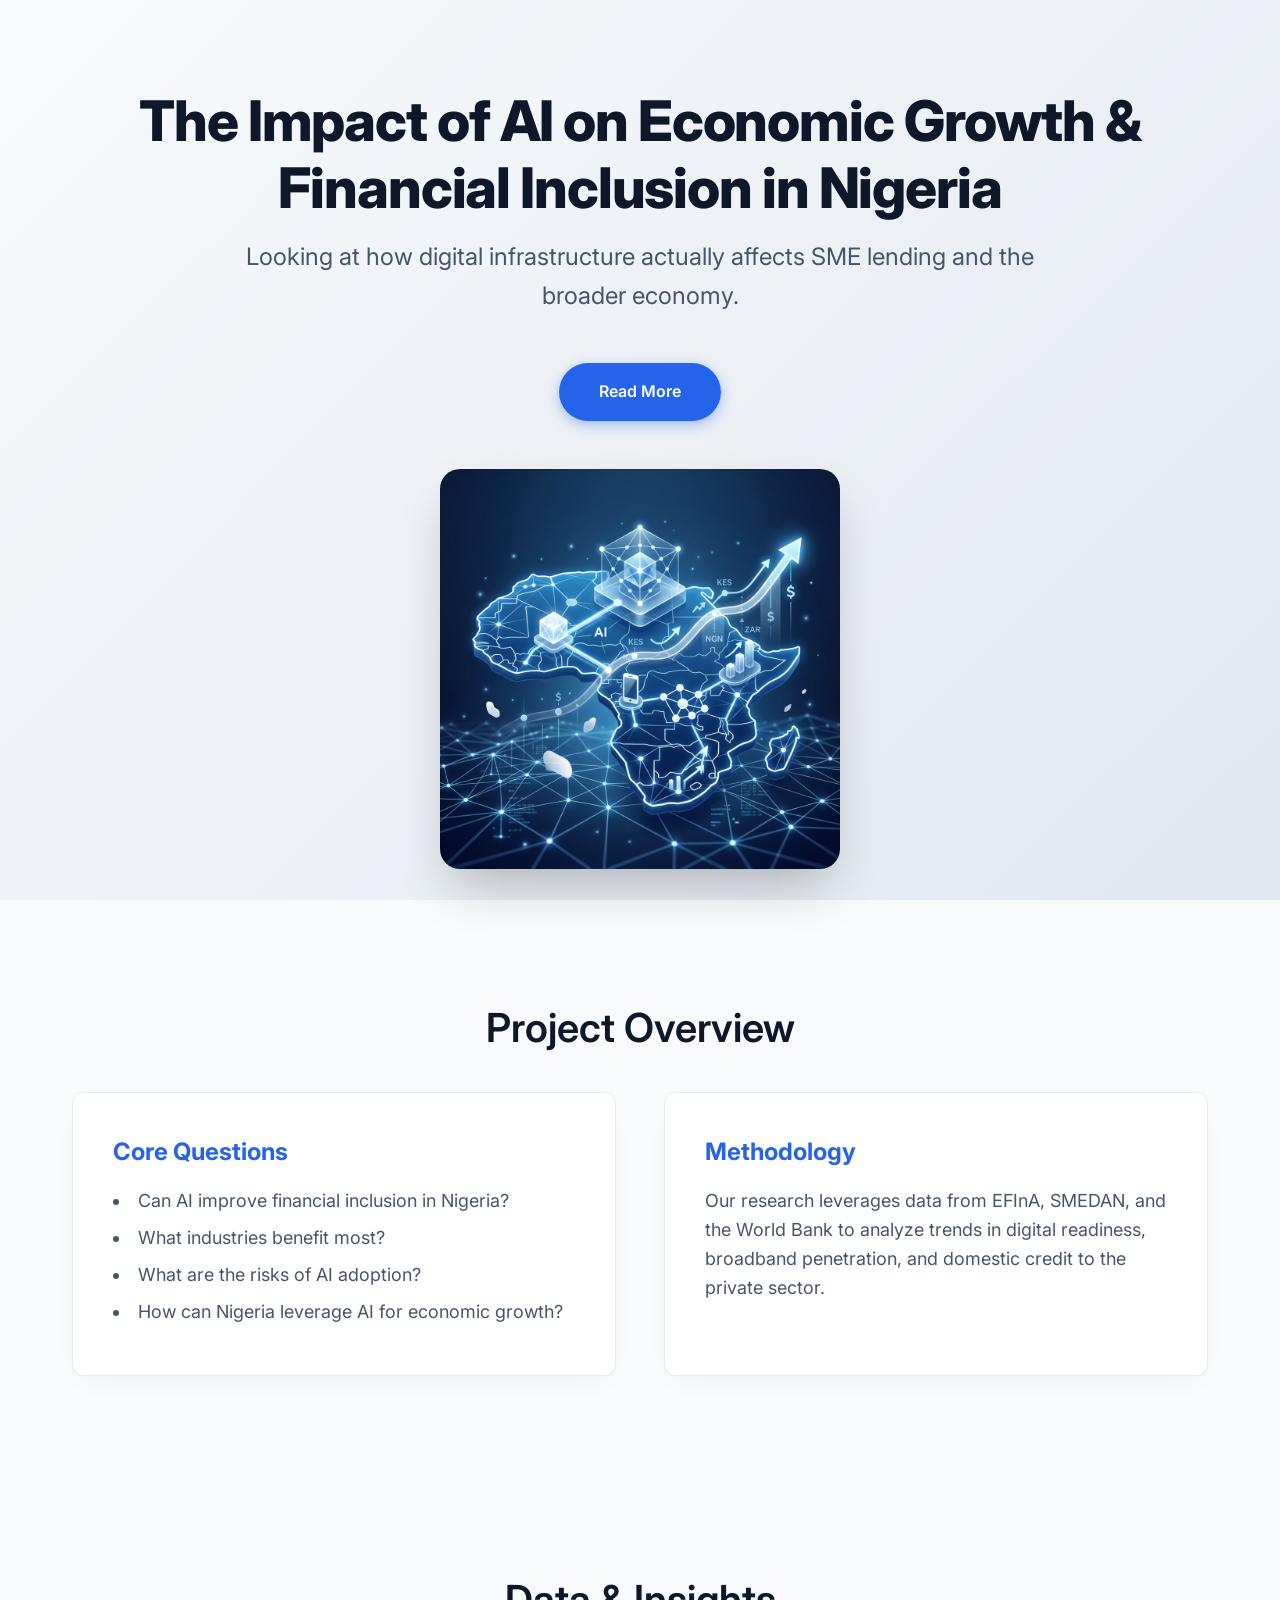
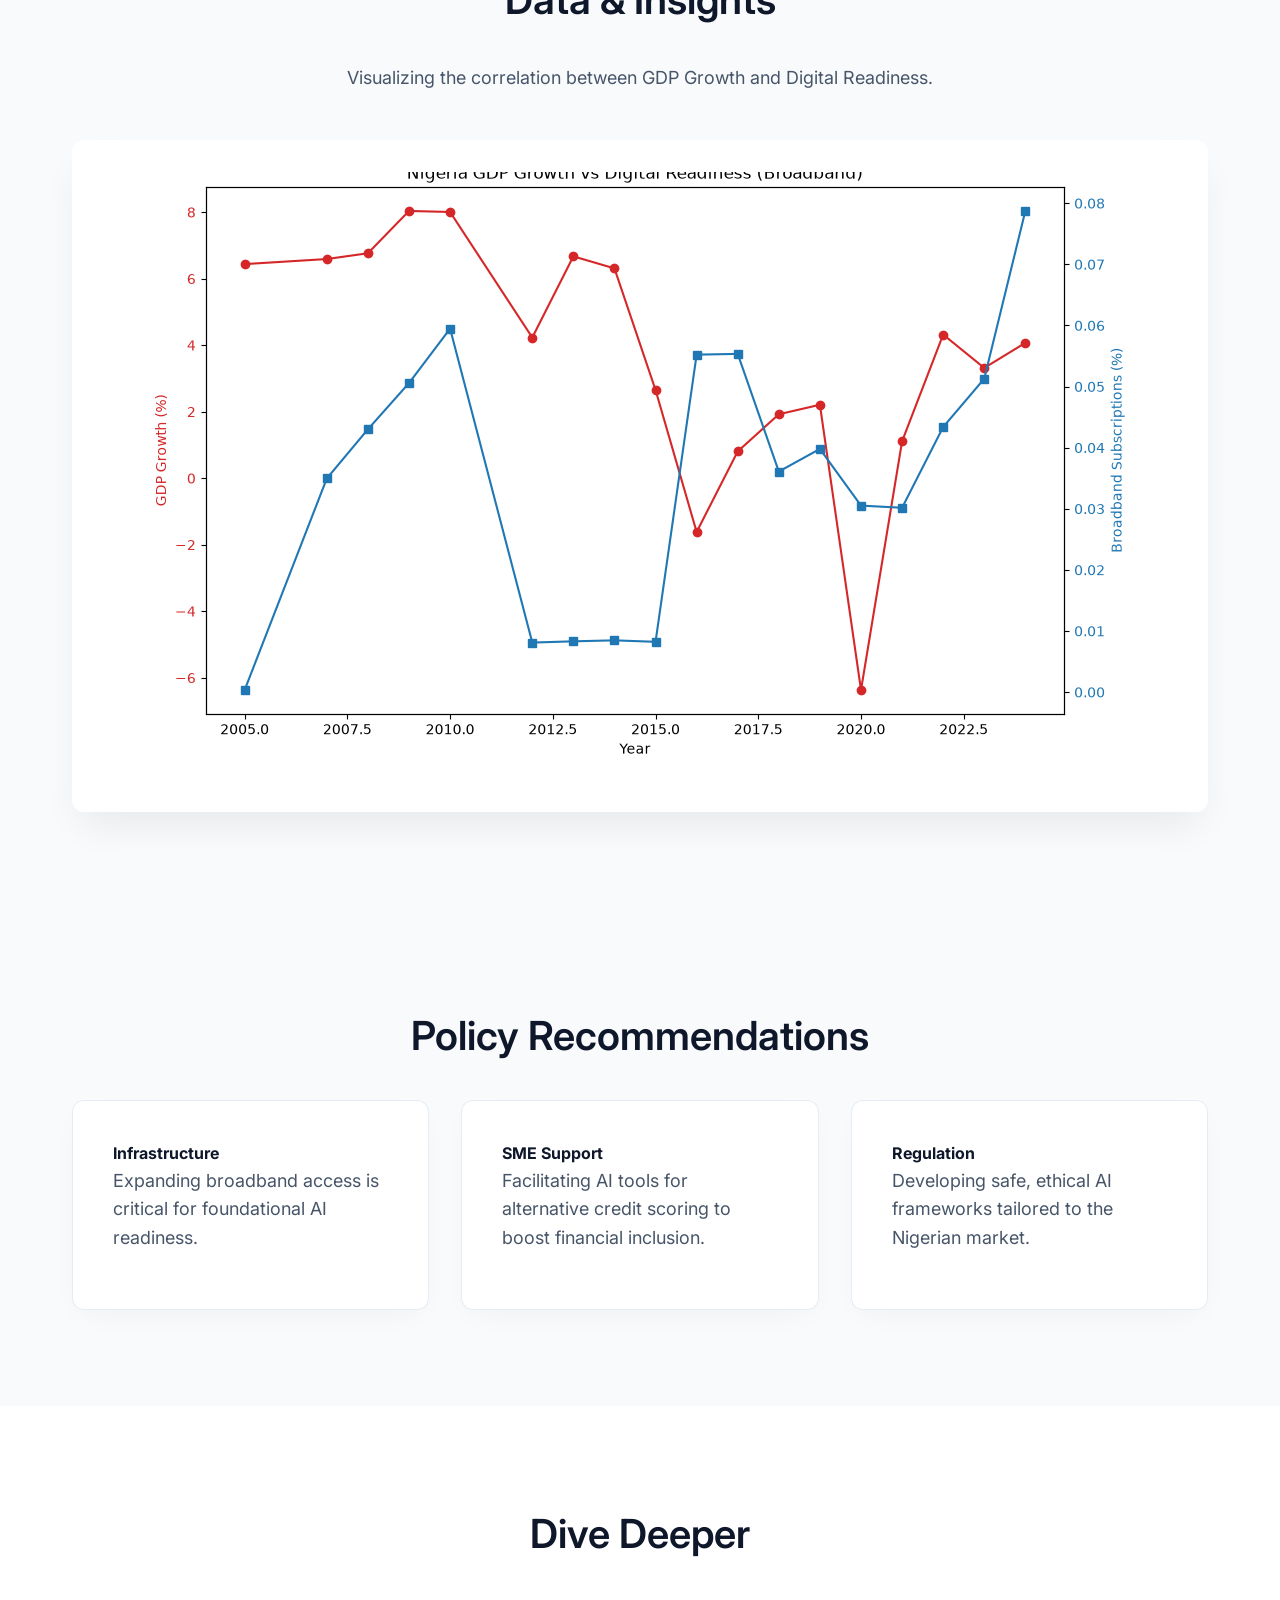
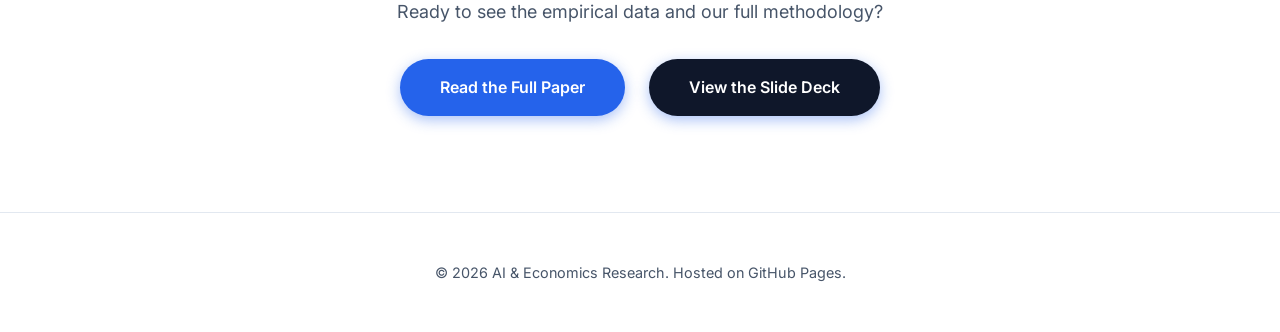
==== docs/index.html @ fc233794 "Initial commit: AI & Economics Research Project setup" ====
<!DOCTYPE html>
<html lang="en">
<head>
    <meta charset="UTF-8">
    <meta name="viewport" content="width=device-width, initial-scale=1.0">
    <meta name="description" content="Research on the Impact of Artificial Intelligence on Economic Growth and Financial Inclusion in Nigeria">
    <title>AI & Economics in Nigeria</title>
    <!-- Google Fonts: Inter for a clean, minimalist, professional look -->
    <link rel="preconnect" href="https://fonts.googleapis.com">
    <link rel="preconnect" href="https://fonts.gstatic.com" crossorigin>
    <link href="https://fonts.googleapis.com/css2?family=Inter:wght@300;400;600;800&display=swap" rel="stylesheet">
    <link rel="stylesheet" href="style.css">
</head>
<body>

    <header class="hero section-hidden">
        <div class="container">
            <h1 class="fade-up">The Impact of AI on Economic Growth & Financial Inclusion in Nigeria</h1>
            <p class="subtitle fade-up delay-1">Looking at how digital infrastructure actually affects SME lending and the broader economy.</p>
            <a href="#overview" class="btn fade-up delay-2">Read More</a>
            
            <div class="hero-image-wrapper fade-up delay-2" style="margin-top: 3rem; text-align: center;">
                <img src="assets/ai_economics_hero.png" alt="Abstract AI and Economics Visualization" style="max-width: 100%; height: auto; max-height: 400px; border-radius: 20px; box-shadow: 0 25px 50px -12px rgba(0, 0, 0, 0.25);">
            </div>
        </div>
    </header>

    <main>
        <section id="overview" class="overview section-hidden">
            <div class="container">
                <h2>Project Overview</h2>
                <div class="grid-2">
                    <div class="card fade-in">
                        <h3>Core Questions</h3>
                        <ul>
                            <li>Can AI improve financial inclusion in Nigeria?</li>
                            <li>What industries benefit most?</li>
                            <li>What are the risks of AI adoption?</li>
                            <li>How can Nigeria leverage AI for economic growth?</li>
                        </ul>
                    </div>
                    <div class="card fade-in delay-1">
                        <h3>Methodology</h3>
                        <p>Our research leverages data from EFInA, SMEDAN, and the World Bank to analyze trends in digital readiness, broadband penetration, and domestic credit to the private sector.</p>
                    </div>
                </div>
            </div>
        </section>

        <section id="data" class="data-section section-hidden">
            <div class="container">
                <h2>Data & Insights</h2>
                <p class="text-center">Visualizing the correlation between GDP Growth and Digital Readiness.</p>
                <div class="chart-container fade-up">
                    <!-- Note: In GitHub Pages, relative paths are essential -->
                    <img src="assets/gdp_vs_digital_readiness.png" alt="GDP vs Digital Readiness Chart for Nigeria" id="main-chart">
                </div>
            </div>
        </section>

        <section id="recommendations" class="recommendations section-hidden">
            <div class="container">
                <h2>Policy Recommendations</h2>
                <div class="grid-3">
                    <div class="card hover-lift">
                        <h4>Infrastructure</h4>
                        <p>Expanding broadband access is critical for foundational AI readiness.</p>
                    </div>
                    <div class="card hover-lift">
                        <h4>SME Support</h4>
                        <p>Facilitating AI tools for alternative credit scoring to boost financial inclusion.</p>
                    </div>
                    <div class="card hover-lift">
                        <h4>Regulation</h4>
                        <p>Developing safe, ethical AI frameworks tailored to the Nigerian market.</p>
                    </div>
                </div>
            </div>
        </section>
        <section id="read-paper" class="read-paper section-hidden" style="background: white;">
            <div class="container text-center">
                <h2>Dive Deeper</h2>
                <p>Ready to see the empirical data and our full methodology?</p>
                <div style="margin-top: 2rem;">
                    <a href="../paper/draft_paper.md" class="btn" style="margin: 0 10px;">Read the Full Paper</a>
                    <a href="../presentation/slides.md" class="btn" style="background: var(--text-primary); margin: 0 10px;">View the Slide Deck</a>
                </div>
            </div>
        </section>
    </main>

    <footer>
        <div class="container text-center">
            <p>&copy; 2026 AI & Economics Research. Hosted on GitHub Pages.</p>
        </div>
    </footer>

    <script src="script.js"></script>
</body>
</html>
---- docs/style.css ----
/* Premium, Minimalist, Professional Styling */
:root {
    --bg-color: #f8fafc;
    --text-primary: #0f172a;
    --text-secondary: #475569;
    --accent-color: #2563eb;
    --accent-hover: #1d4ed8;
    --card-bg: #ffffff;
    --border-radius: 12px;
    --transition: all 0.4s cubic-bezier(0.25, 0.8, 0.25, 1);
}

* {
    margin: 0;
    padding: 0;
    box-sizing: border-box;
}

body {
    font-family: 'Inter', sans-serif;
    background-color: var(--bg-color);
    color: var(--text-primary);
    line-height: 1.6;
    overflow-x: hidden;
}

.container {
    max-width: 1200px;
    margin: 0 auto;
    padding: 0 2rem;
}

.text-center { text-align: center; }

/* Typography */
h1 {
    font-size: 3.5rem;
    font-weight: 800;
    line-height: 1.2;
    letter-spacing: -0.02em;
    margin-bottom: 1rem;
}

h2 {
    font-size: 2.5rem;
    font-weight: 600;
    margin-bottom: 2rem;
    text-align: center;
}

h3 {
    font-size: 1.5rem;
    margin-bottom: 1rem;
    color: var(--accent-color);
}

p {
    font-size: 1.125rem;
    color: var(--text-secondary);
    margin-bottom: 1rem;
}

/* Hero Section */
.hero {
    min-height: 100vh;
    display: flex;
    align-items: center;
    text-align: center;
    background: linear-gradient(135deg, rgba(248,250,252,1) 0%, rgba(226,232,240,1) 100%);
    padding-top: 4rem;
}

.subtitle {
    font-size: 1.5rem;
    max-width: 800px;
    margin: 0 auto 3rem auto;
}

.btn {
    display: inline-block;
    padding: 1rem 2.5rem;
    background-color: var(--accent-color);
    color: white;
    text-decoration: none;
    border-radius: 30px;
    font-weight: 600;
    transition: var(--transition);
    box-shadow: 0 4px 14px 0 rgba(37, 99, 235, 0.39);
}

.btn:hover {
    background-color: var(--accent-hover);
    transform: translateY(-2px);
    box-shadow: 0 6px 20px rgba(37, 99, 235, 0.5);
}

/* Sections & Grids */
section {
    padding: 6rem 0;
}

.grid-2 {
    display: grid;
    grid-template-columns: 1fr 1fr;
    gap: 3rem;
}

.grid-3 {
    display: grid;
    grid-template-columns: repeat(auto-fit, minmax(300px, 1fr));
    gap: 2rem;
}

/* Cards */
.card {
    background: var(--card-bg);
    padding: 2.5rem;
    border-radius: var(--border-radius);
    box-shadow: 0 10px 30px -10px rgba(0,0,0,0.05);
    transition: var(--transition);
    border: 1px solid rgba(226,232,240,0.8);
}

.card ul {
    list-style-position: inside;
    color: var(--text-secondary);
    font-size: 1.125rem;
}

.card li { margin-bottom: 0.5rem; }

/* Interactive Hover Effects */
.hover-lift:hover {
    transform: translateY(-10px);
    box-shadow: 0 20px 40px -10px rgba(0,0,0,0.1);
    border-color: var(--accent-color);
}

/* Chart Container */
.chart-container {
    background: white;
    padding: 2rem;
    border-radius: var(--border-radius);
    box-shadow: 0 20px 40px -10px rgba(0,0,0,0.08);
    margin-top: 3rem;
    text-align: center;
}

.chart-container img {
    max-width: 100%;
    height: auto;
    border-radius: 8px;
    transition: var(--transition);
}

.chart-container img:hover {
    transform: scale(1.02);
}

/* Footer */
footer {
    padding: 3rem 0;
    background: white;
    border-top: 1px solid #e2e8f0;
}

footer p {
    margin: 0;
    font-size: 0.9rem;
}

/* Animations */
.section-hidden {
    opacity: 0;
    transform: translateY(30px);
    transition: all 0.8s cubic-bezier(0.5, 0, 0, 1);
}

.section-visible {
    opacity: 1;
    transform: translateY(0);
}

/* Initial Load Animations for Hero */
.fade-up {
    opacity: 0;
    transform: translateY(20px);
    animation: fadeUpAnim 0.8s cubic-bezier(0.25, 0.8, 0.25, 1) forwards;
}

.fade-in {
    opacity: 0;
    animation: fadeInAnim 1s ease-out forwards;
}

.delay-1 { animation-delay: 0.2s; }
.delay-2 { animation-delay: 0.4s; }

@keyframes fadeUpAnim {
    to {
        opacity: 1;
        transform: translateY(0);
    }
}

@keyframes fadeInAnim {
    to { opacity: 1; }
}

/* Responsive */
@media (max-width: 768px) {
    h1 { font-size: 2.5rem; }
    h2 { font-size: 2rem; }
    .grid-2 { grid-template-columns: 1fr; }
    .hero { padding-top: 6rem; }
}
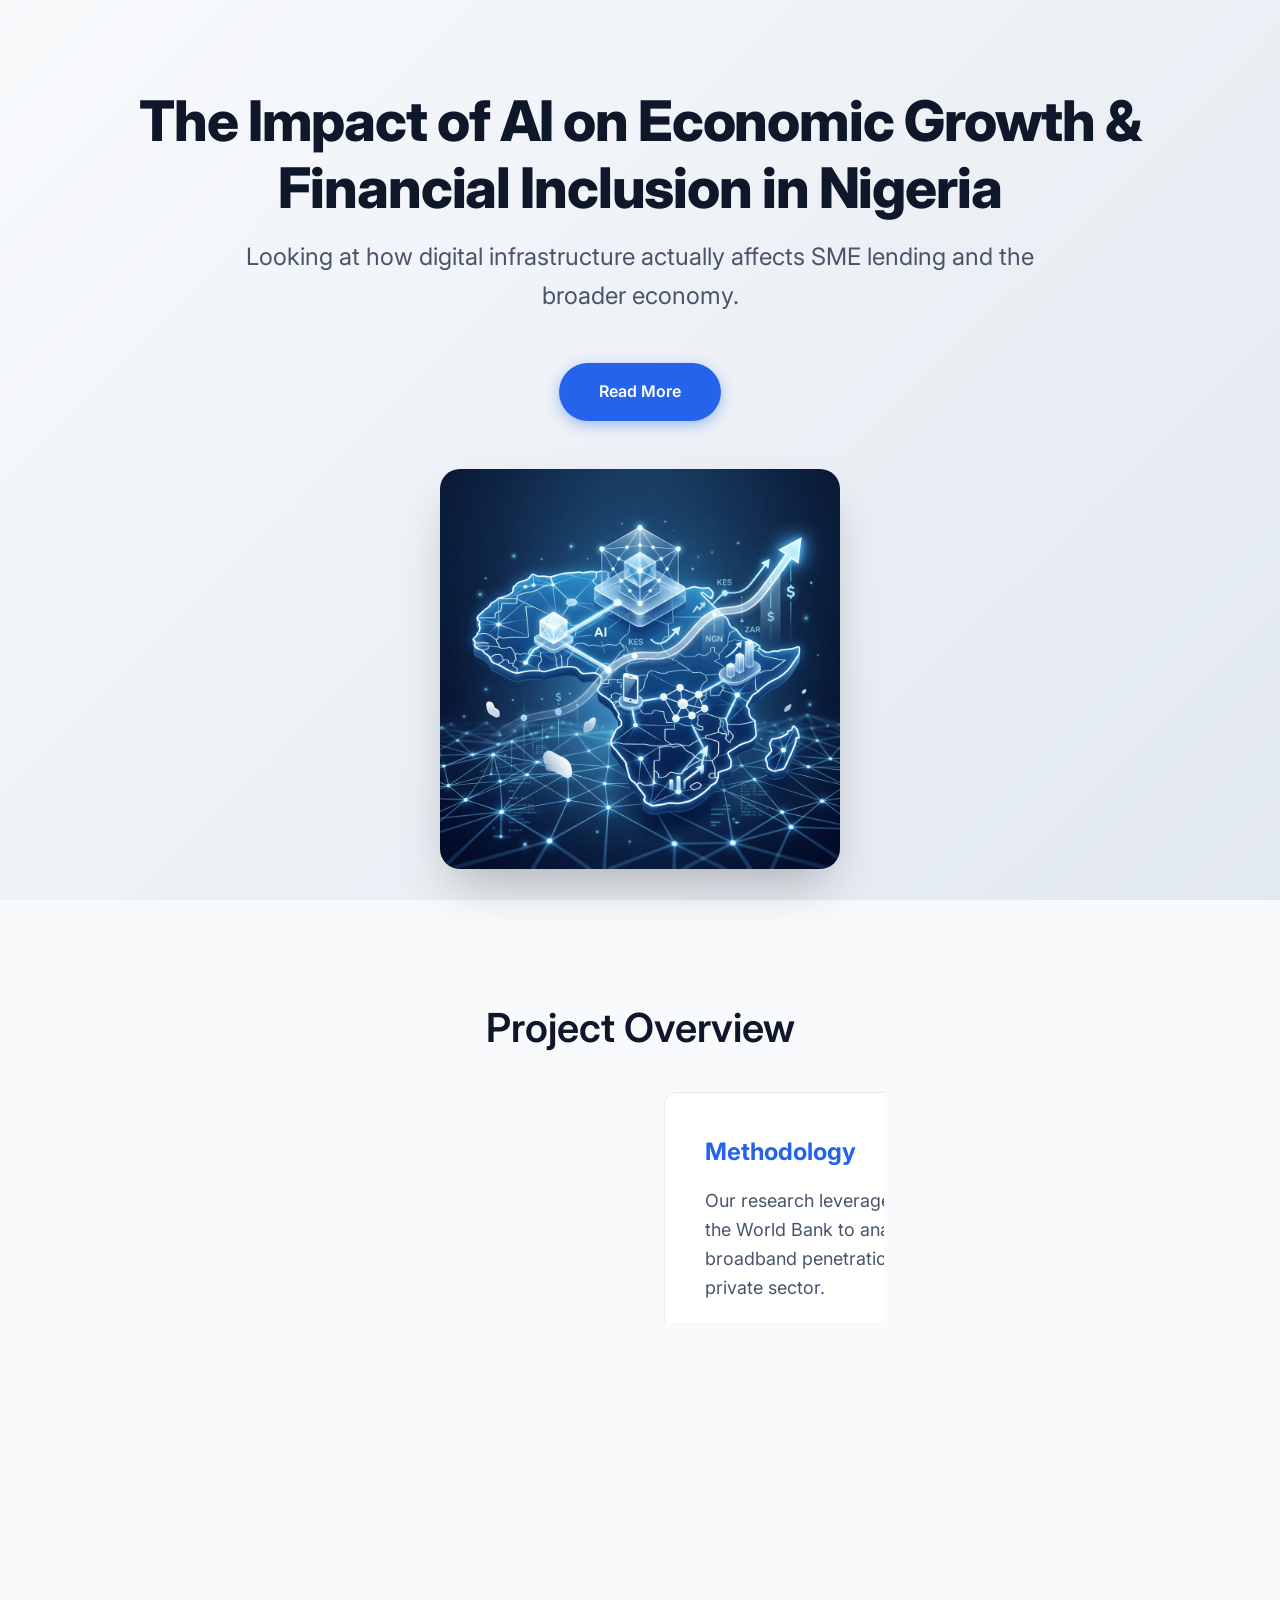
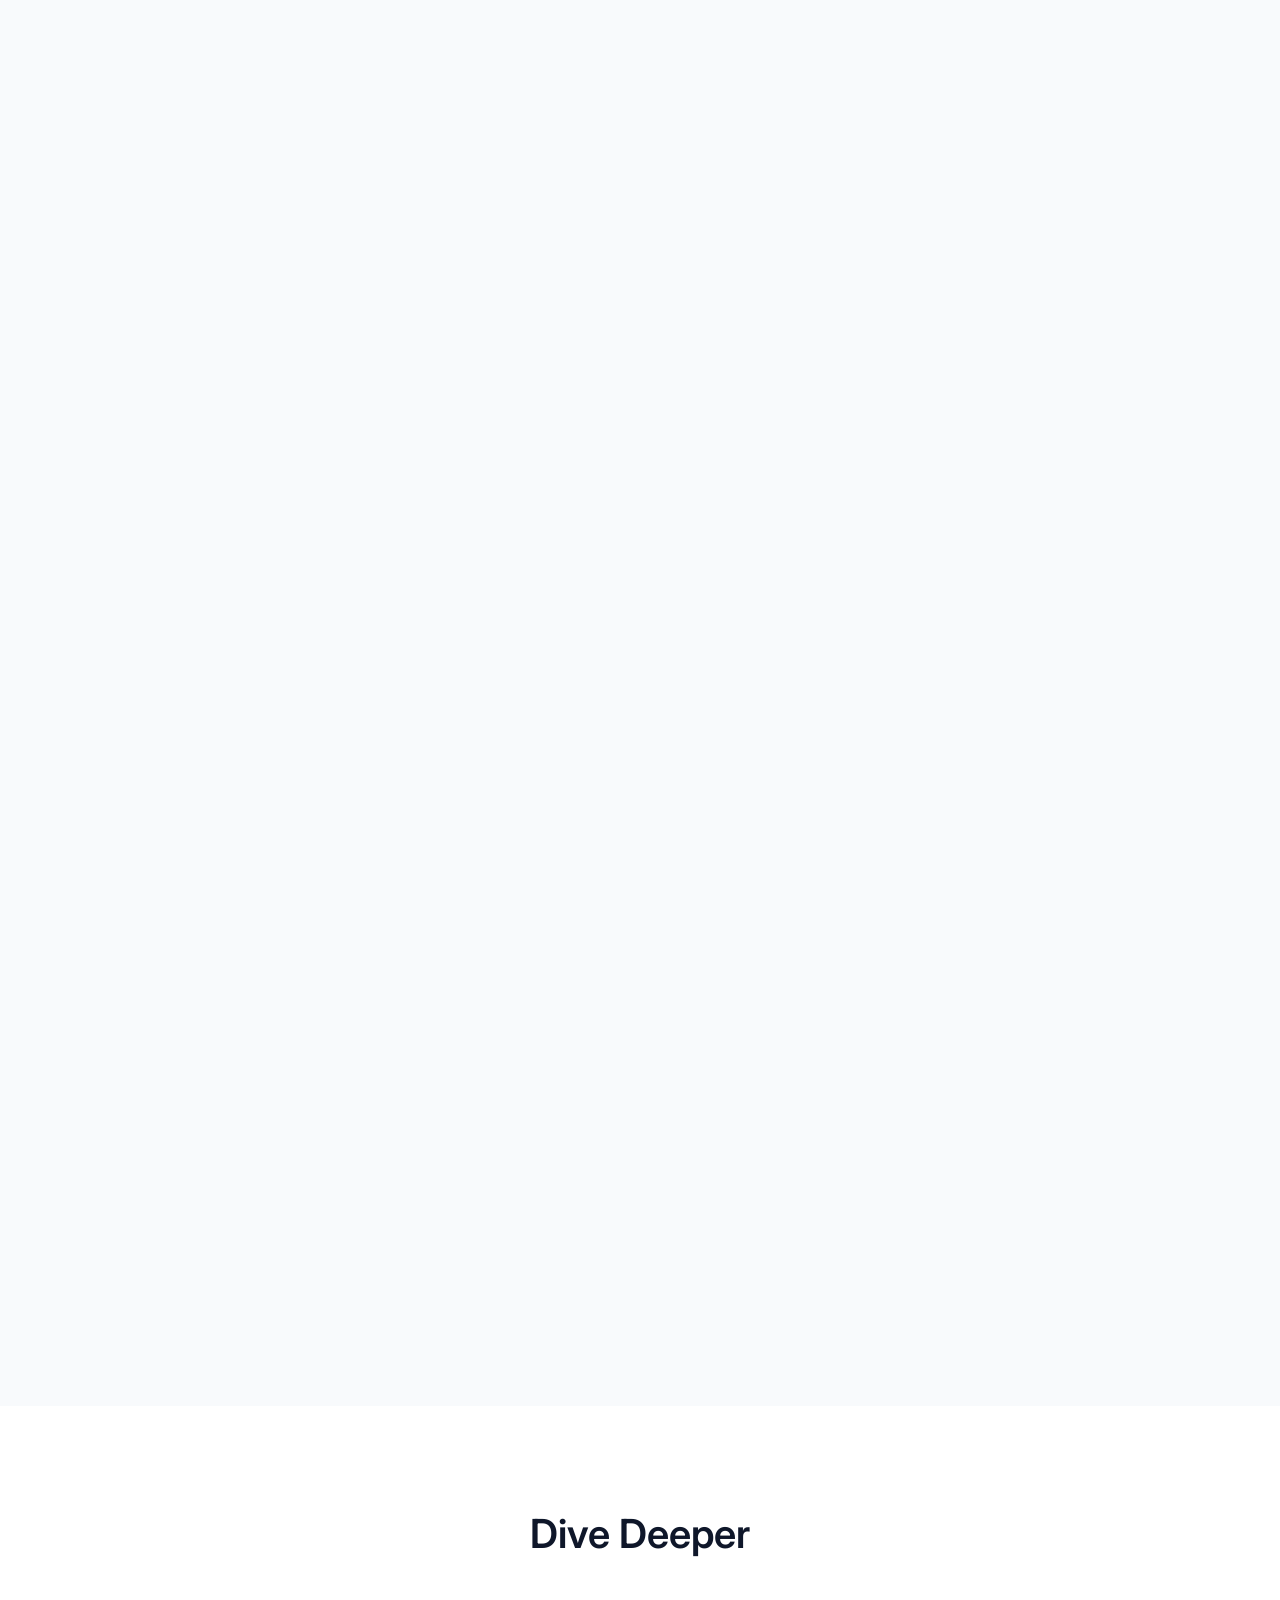
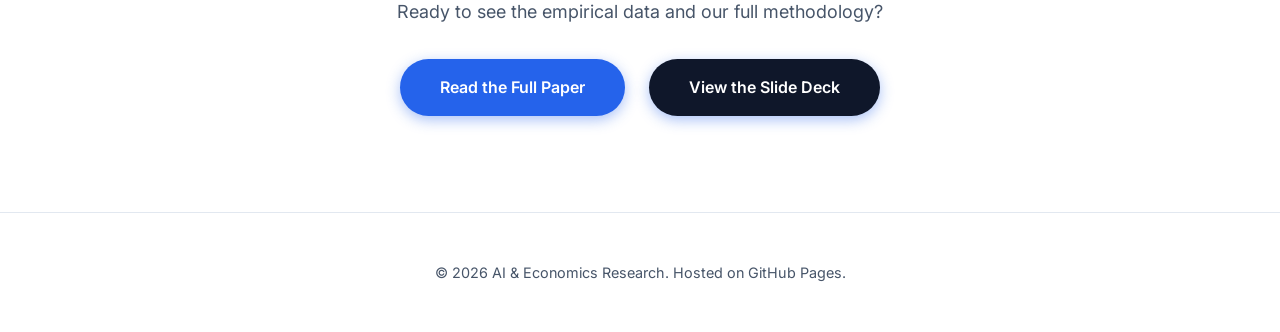
==== commit cec35f29: "Host slides natively on the website" ====
--- a/docs/index.html
+++ b/docs/index.html
@@ -82,8 +82,8 @@
                 <h2>Dive Deeper</h2>
                 <p>Ready to see the empirical data and our full methodology?</p>
                 <div style="margin-top: 2rem;">
-                    <a href="../paper/draft_paper.md" class="btn" style="margin: 0 10px;">Read the Full Paper</a>
-                    <a href="../presentation/slides.md" class="btn" style="background: var(--text-primary); margin: 0 10px;">View the Slide Deck</a>
+                    <a href="paper.html" class="btn" style="margin: 0 10px;">Read the Full Paper</a>
+                    <a href="slides.html" class="btn" style="background: var(--text-primary); margin: 0 10px;">View the Slide Deck</a>
                 </div>
             </div>
         </section>
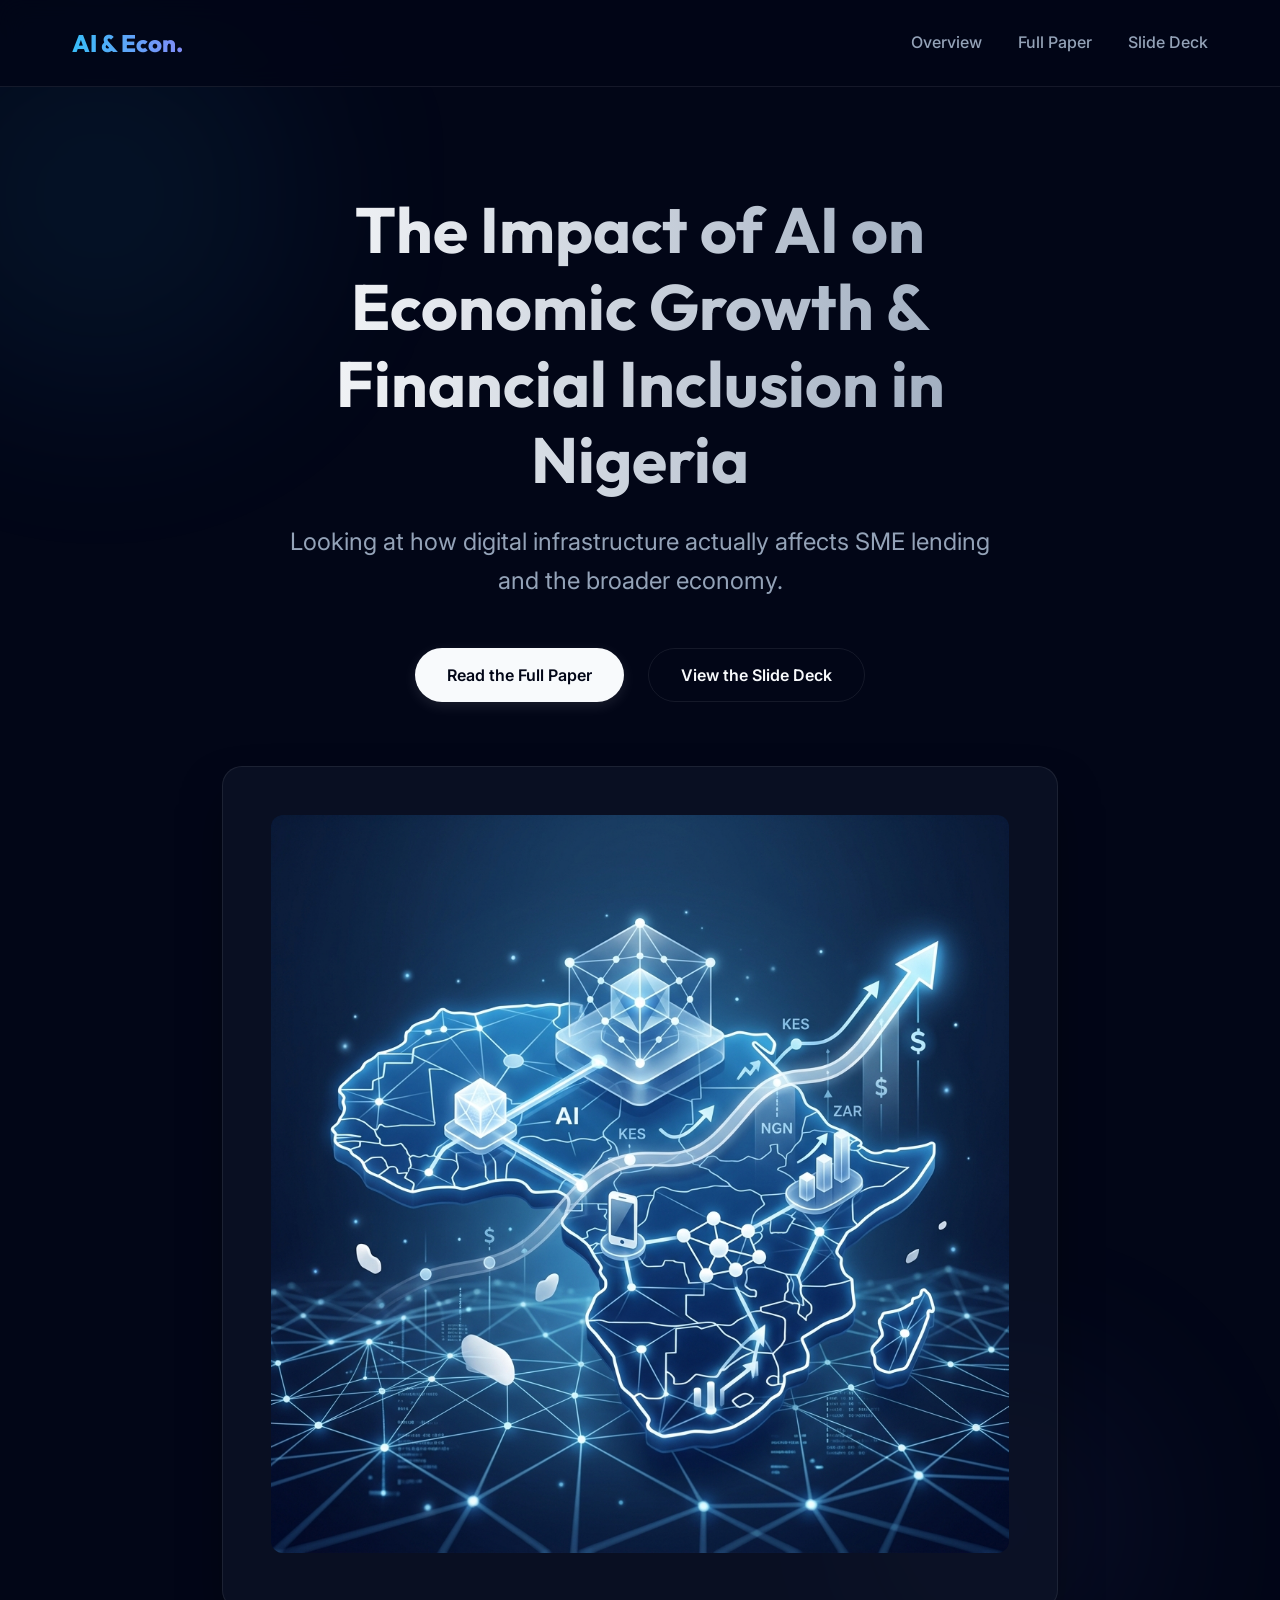
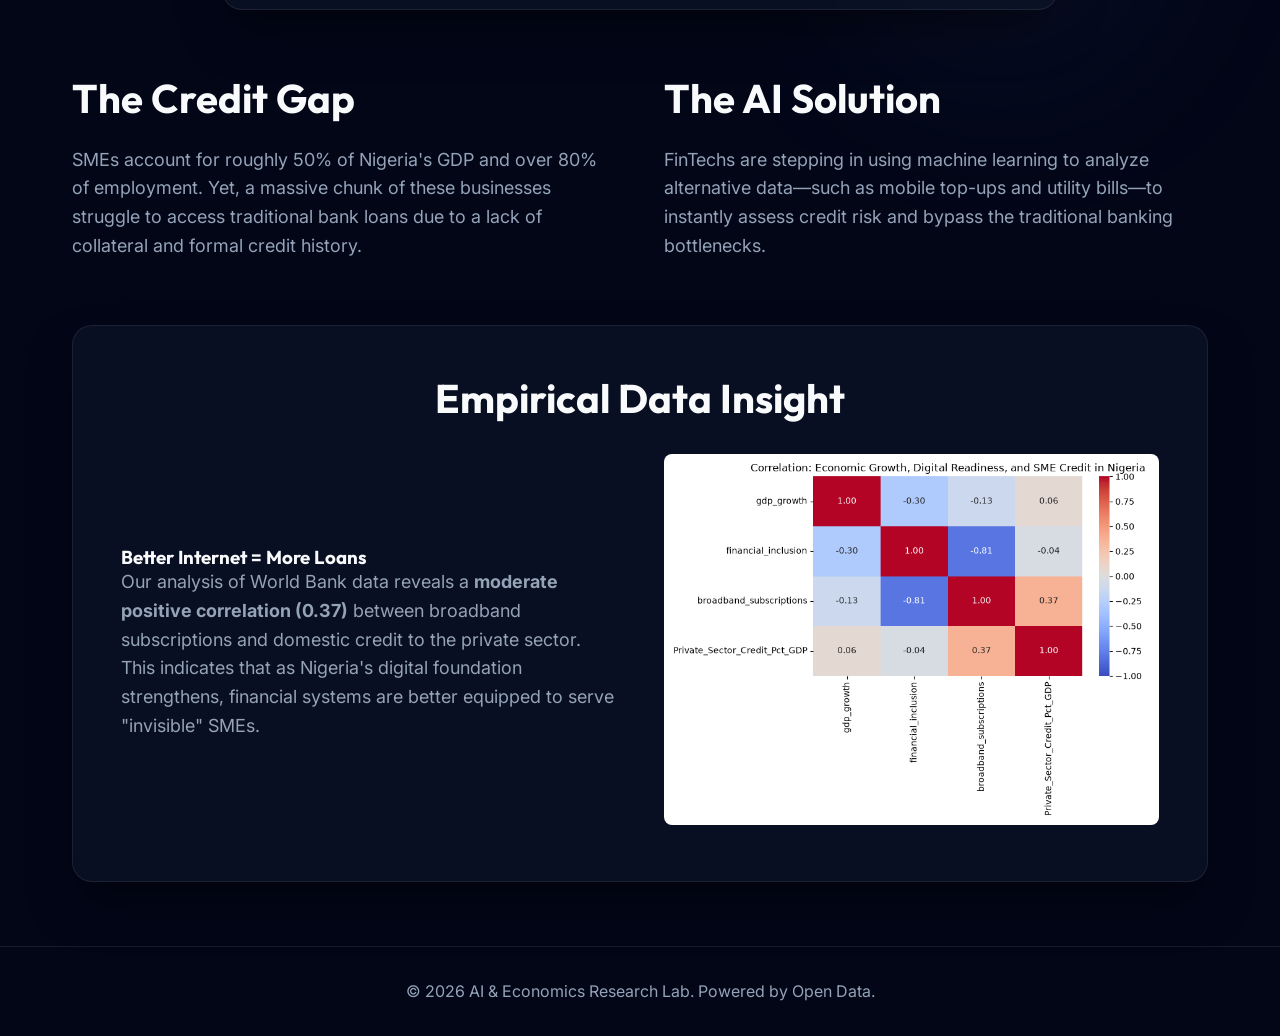
==== commit 3898c16b: "Rebuild website as SPA with premium dark theme" ====
--- a/docs/index.html
+++ b/docs/index.html
@@ -3,95 +3,196 @@
 <head>
     <meta charset="UTF-8">
     <meta name="viewport" content="width=device-width, initial-scale=1.0">
-    <meta name="description" content="Research on the Impact of Artificial Intelligence on Economic Growth and Financial Inclusion in Nigeria">
-    <title>AI & Economics in Nigeria</title>
-    <!-- Google Fonts: Inter for a clean, minimalist, professional look -->
+    <title>AI & Economics Research | Nigeria</title>
+    <meta name="description" content="Analyzing the impact of digital infrastructure on SME credit access and economic growth in Nigeria.">
     <link rel="preconnect" href="https://fonts.googleapis.com">
     <link rel="preconnect" href="https://fonts.gstatic.com" crossorigin>
-    <link href="https://fonts.googleapis.com/css2?family=Inter:wght@300;400;600;800&display=swap" rel="stylesheet">
+    <link href="https://fonts.googleapis.com/css2?family=Outfit:wght@300;400;600;800&family=Inter:wght@400;500;700&display=swap" rel="stylesheet">
     <link rel="stylesheet" href="style.css">
 </head>
 <body>
 
-    <header class="hero section-hidden">
-        <div class="container">
-            <h1 class="fade-up">The Impact of AI on Economic Growth & Financial Inclusion in Nigeria</h1>
-            <p class="subtitle fade-up delay-1">Looking at how digital infrastructure actually affects SME lending and the broader economy.</p>
-            <a href="#overview" class="btn fade-up delay-2">Read More</a>
-            
-            <div class="hero-image-wrapper fade-up delay-2" style="margin-top: 3rem; text-align: center;">
-                <img src="assets/ai_economics_hero.png" alt="Abstract AI and Economics Visualization" style="max-width: 100%; height: auto; max-height: 400px; border-radius: 20px; box-shadow: 0 25px 50px -12px rgba(0, 0, 0, 0.25);">
+    <!-- Navigation -->
+    <nav class="navbar">
+        <div class="nav-container">
+            <div class="logo" onclick="switchView('home')">AI & Econ.</div>
+            <div class="nav-links">
+                <a href="#" onclick="switchView('home')">Overview</a>
+                <a href="#" onclick="switchView('paper')">Full Paper</a>
+                <a href="#" onclick="switchView('slides')">Slide Deck</a>
             </div>
         </div>
-    </header>
-
-    <main>
-        <section id="overview" class="overview section-hidden">
+    </nav>
+
+    <!-- VIEWS CONTAINER -->
+    <main id="app-container">
+
+        <!-- ==================== HOME VIEW ==================== -->
+        <div id="home-view" class="view active">
+            <header class="hero">
+                <div class="glow-orb orb-1"></div>
+                <div class="glow-orb orb-2"></div>
+                <div class="container hero-content">
+                    <h1 class="fade-up">The Impact of AI on Economic Growth & Financial Inclusion in Nigeria</h1>
+                    <p class="subtitle fade-up delay-1">Looking at how digital infrastructure actually affects SME lending and the broader economy.</p>
+                    <div class="hero-actions fade-up delay-2">
+                        <button class="btn btn-primary" onclick="switchView('paper')">Read the Full Paper</button>
+                        <button class="btn btn-secondary" onclick="switchView('slides')">View the Slide Deck</button>
+                    </div>
+                    
+                    <div class="hero-image-wrapper fade-up delay-3">
+                        <div class="glass-panel">
+                            <img src="assets/ai_economics_hero.png" alt="Abstract AI and Economics Visualization">
+                        </div>
+                    </div>
+                </div>
+            </header>
+
+            <section class="overview">
+                <div class="container">
+                    <div class="grid-2">
+                        <div class="fade-in scroll-element">
+                            <h2 class="section-title">The Credit Gap</h2>
+                            <p>SMEs account for roughly 50% of Nigeria's GDP and over 80% of employment. Yet, a massive chunk of these businesses struggle to access traditional bank loans due to a lack of collateral and formal credit history.</p>
+                        </div>
+                        <div class="fade-in scroll-element delay-1">
+                            <h2 class="section-title">The AI Solution</h2>
+                            <p>FinTechs are stepping in using machine learning to analyze alternative data—such as mobile top-ups and utility bills—to instantly assess credit risk and bypass the traditional banking bottlenecks.</p>
+                        </div>
+                    </div>
+
+                    <div class="data-highlight glass-panel fade-in scroll-element" style="margin-top: 4rem;">
+                        <h2 class="section-title text-center">Empirical Data Insight</h2>
+                        <div class="grid-2" style="align-items: center; margin-top: 2rem;">
+                            <div>
+                                <h3 style="color: var(--text-primary); font-family: 'Outfit', sans-serif;">Better Internet = More Loans</h3>
+                                <p>Our analysis of World Bank data reveals a <strong>moderate positive correlation (0.37)</strong> between broadband subscriptions and domestic credit to the private sector.</p>
+                                <p>This indicates that as Nigeria's digital foundation strengthens, financial systems are better equipped to serve "invisible" SMEs.</p>
+                            </div>
+                            <div>
+                                <img src="assets/correlation_heatmap.png" alt="Correlation Heatmap" style="width: 100%; border-radius: 8px;">
+                            </div>
+                        </div>
+                    </div>
+                </div>
+            </section>
+        </div>
+
+        <!-- ==================== PAPER VIEW ==================== -->
+        <div id="paper-view" class="view">
             <div class="container">
-                <h2>Project Overview</h2>
-                <div class="grid-2">
-                    <div class="card fade-in">
-                        <h3>Core Questions</h3>
-                        <ul>
-                            <li>Can AI improve financial inclusion in Nigeria?</li>
-                            <li>What industries benefit most?</li>
-                            <li>What are the risks of AI adoption?</li>
-                            <li>How can Nigeria leverage AI for economic growth?</li>
+                <div class="document-container fade-up">
+                    <button class="back-link" onclick="switchView('home')">&larr; Back to Overview</button>
+                    
+                    <h1 class="doc-title">AI and Economic Growth in Nigeria: An Empirical Look at SME Credit</h1>
+
+                    <h2>1. Introduction</h2>
+                    <p>Nigeria is Africa's largest economy, but despite the top-line GDP growth over the last twenty years, getting that wealth to actually spread around is still a huge problem. A massive chunk of the adult population doesn't use formal banking. Small and Medium Enterprises (SMEs) are the backbone of the economy—making up over 80% of jobs and about half the GDP—yet they struggle constantly to get loans. Banks usually blame this on high costs and the fact that most of these small businesses don't have collateral or a formal credit history.</p>
+                    <p>Lately, Artificial Intelligence (AI) and machine learning are starting to change how this works. Instead of needing a traditional credit score, FinTech companies are using AI models to look at alternative data: things like mobile phone top-ups, utility bills, and digital payment histories. This lets them figure out if someone is a good candidate for a loan much faster and cheaper.</p>
+                    
+                    <h2>2. Literature Review</h2>
+                    <h3>2.1. Tech and Growth</h3>
+                    <p>Most global reports suggest AI will add trillions to the economy by 2030. In places like Africa, people often talk about AI as a way to "leapfrog" older technologies. But when you look at the Oxford Insights AI Readiness Index, the reality is a bit more sobering. While the tech scene in Lagos is booming, Nigeria still struggles with basics like reliable electricity and fast internet outside major cities, which are absolute requirements for running heavy AI models.</p>
+
+                    <h3>2.2. Financial Inclusion</h3>
+                    <p>Groups like EFInA track financial inclusion closely, and their data shows that while things are getting better (thanks to mobile money), rural areas and women are still getting left behind. SMEDAN consistently points out that lack of financing is the number one reason small businesses fail. Traditional banks just aren't built to lend to informal vendors.</p>
+
+                    <h2>3. Methodology</h2>
+                    <p>Since there isn't a massive, neat dataset labeled "AI usage by Nigerian SMEs," we had to use macro-level proxies to test our ideas:</p>
+                    <ul>
+                        <li><strong>Digital Readiness</strong>: We used fixed broadband subscriptions. If you don't have internet, you aren't using cloud AI.</li>
+                        <li><strong>SME Credit Access</strong>: We used the World Bank metric for "Domestic credit to private sector (% of GDP)".</li>
+                        <li><strong>Economic Impact</strong>: Annual GDP growth percentage.</li>
+                    </ul>
+
+                    <h2>4. Results and Discussion</h2>
+                    <h3>4.1. Better Internet = More Credit</h3>
+                    <p>Our correlation matrix showed a positive link (0.37) between broadband subscriptions and credit to the private sector. This makes sense. As the country's digital backbone gets stronger, it paves the way for FinTechs to run the AI algorithms needed to score and lend to people who were previously off the grid. Basically, better tech infrastructure seems to open up the lending taps.</p>
+
+                    <h3>4.2. The GDP Disconnect</h3>
+                    <p>On the flip side, we saw a slight negative correlation (-0.13) between digital readiness and short-term GDP growth. This might sound weird at first, but Nigeria's GDP is famously tied to global oil prices. A dip in oil can tank the GDP even if the tech sector is doing great. Also, digital upgrades usually take a few years to actually show up in national productivity numbers.</p>
+
+                    <h2>5. Conclusion and Policy Ideas</h2>
+                    <p>AI, especially algorithmic credit scoring, is a real chance to fix Nigeria's SME lending problem. Our data points to a clear link: when you improve digital infrastructure, private sector credit goes up. But it's not going to fix the whole economy overnight.</p>
+                    <p>Based on what we found, here's what should happen next:</p>
+                    <ol>
+                        <li><strong>Focus on the Basics</strong>: The government needs to push broadband outside of just Lagos and Abuja. You can't have an AI revolution on 2G networks.</li>
+                        <li><strong>Regulatory Sandboxes</strong>: The Central Bank of Nigeria needs to give FinTechs a safe space to test these AI lending models so they can innovate without breaking banking laws.</li>
+                        <li><strong>Watch Out for Bias</strong>: Algorithms can be biased. We need local rules to make sure AI doesn't end up discriminating against rural farmers or women who might not have a massive digital footprint.</li>
+                    </ol>
+                </div>
+            </div>
+        </div>
+
+        <!-- ==================== SLIDES VIEW ==================== -->
+        <div id="slides-view" class="view">
+            <div class="container">
+                <button class="back-link" onclick="switchView('home')" style="margin-top: 2rem;">&larr; Back to Overview</button>
+                
+                <div class="slide-container">
+                    <!-- Slide 1 -->
+                    <div class="slide glass-panel fade-up">
+                        <h1 class="text-center doc-title" style="margin-bottom: 1rem;">The Impact of AI on Economic Growth & Financial Inclusion in Nigeria</h1>
+                        <p class="text-center" style="font-size: 1.25rem; color: var(--accent-color);">A Macro-Level Analysis of Digital Readiness and SME Credit Access</p>
+                    </div>
+
+                    <!-- Slide 2 -->
+                    <div class="slide glass-panel fade-up delay-1">
+                        <h2 class="slide-title">The Core Problem</h2>
+                        <ul class="slide-list">
+                            <li><strong>SMEs Drive the Economy</strong>: SMEs account for ~50% of Nigeria's GDP and over 80% of employment.</li>
+                            <li><strong>The Credit Gap</strong>: Access to finance is the #1 obstacle for SME growth (SMEDAN).</li>
+                            <li><strong>The Traditional Barrier</strong>: Lack of collateral and formal credit history leaves millions "invisible" to traditional banks.</li>
                         </ul>
                     </div>
-                    <div class="card fade-in delay-1">
-                        <h3>Methodology</h3>
-                        <p>Our research leverages data from EFInA, SMEDAN, and the World Bank to analyze trends in digital readiness, broadband penetration, and domestic credit to the private sector.</p>
+
+                    <!-- Slide 3 -->
+                    <div class="slide glass-panel fade-up">
+                        <h2 class="slide-title">The AI Opportunity</h2>
+                        <ul class="slide-list">
+                            <li><strong>Alternative Credit Scoring</strong>: Machine learning can use non-traditional data (mobile usage, utility payments) to assess credit risk.</li>
+                            <li><strong>The Prerequisite</strong>: Successful AI deployment requires robust digital readiness and foundational infrastructure (e.g., broadband).</li>
+                        </ul>
+                        <div class="highlight-box">
+                            Question: Does an improvement in digital readiness actually correlate with better SME credit access in Nigeria?
+                        </div>
+                    </div>
+
+                    <!-- Slide 4 -->
+                    <div class="slide glass-panel fade-up">
+                        <h2 class="slide-title">Key Findings: The Data Speaks</h2>
+                        <div class="grid-2" style="align-items: center;">
+                            <div>
+                                <h3 style="color: var(--text-primary); font-family: 'Outfit', sans-serif;">Digital Infrastructure Drives Inclusion</h3>
+                                <ul class="slide-list">
+                                    <li>A <strong>moderate positive correlation (0.37)</strong> exists between broadband adoption and private sector credit access.</li>
+                                    <li><strong>Takeaway</strong>: Better tech foundations allow financial systems to serve more SMEs.</li>
+                                </ul>
+                            </div>
+                            <div style="text-align: center;">
+                                <img src="assets/correlation_heatmap.png" alt="Correlation Heatmap" style="max-width: 100%; border-radius: 8px;">
+                            </div>
+                        </div>
+                    </div>
+
+                    <!-- Slide 5 -->
+                    <div class="slide glass-panel fade-up">
+                        <h2 class="slide-title">Policy Recommendations</h2>
+                        <ol class="slide-list">
+                            <li><strong>Accelerate Foundational Infrastructure</strong>: Expand broadband beyond Lagos and Abuja to ensure equitable AI access.</li>
+                            <li><strong>Promote AI in FinTech</strong>: The CBN should create "sandbox" environments for FinTechs utilizing AI for alternative credit scoring.</li>
+                            <li><strong>Develop Ethical AI Frameworks</strong>: Implement localized guidelines to prevent algorithmic bias against rural or marginalized populations.</li>
+                        </ol>
                     </div>
                 </div>
             </div>
-        </section>
-
-        <section id="data" class="data-section section-hidden">
-            <div class="container">
-                <h2>Data & Insights</h2>
-                <p class="text-center">Visualizing the correlation between GDP Growth and Digital Readiness.</p>
-                <div class="chart-container fade-up">
-                    <!-- Note: In GitHub Pages, relative paths are essential -->
-                    <img src="assets/gdp_vs_digital_readiness.png" alt="GDP vs Digital Readiness Chart for Nigeria" id="main-chart">
-                </div>
-            </div>
-        </section>
-
-        <section id="recommendations" class="recommendations section-hidden">
-            <div class="container">
-                <h2>Policy Recommendations</h2>
-                <div class="grid-3">
-                    <div class="card hover-lift">
-                        <h4>Infrastructure</h4>
-                        <p>Expanding broadband access is critical for foundational AI readiness.</p>
-                    </div>
-                    <div class="card hover-lift">
-                        <h4>SME Support</h4>
-                        <p>Facilitating AI tools for alternative credit scoring to boost financial inclusion.</p>
-                    </div>
-                    <div class="card hover-lift">
-                        <h4>Regulation</h4>
-                        <p>Developing safe, ethical AI frameworks tailored to the Nigerian market.</p>
-                    </div>
-                </div>
-            </div>
-        </section>
-        <section id="read-paper" class="read-paper section-hidden" style="background: white;">
-            <div class="container text-center">
-                <h2>Dive Deeper</h2>
-                <p>Ready to see the empirical data and our full methodology?</p>
-                <div style="margin-top: 2rem;">
-                    <a href="paper.html" class="btn" style="margin: 0 10px;">Read the Full Paper</a>
-                    <a href="slides.html" class="btn" style="background: var(--text-primary); margin: 0 10px;">View the Slide Deck</a>
-                </div>
-            </div>
-        </section>
+        </div>
+
     </main>
 
     <footer>
         <div class="container text-center">
-            <p>&copy; 2026 AI & Economics Research. Hosted on GitHub Pages.</p>
+            <p>&copy; 2026 AI & Economics Research Lab. Powered by Open Data.</p>
         </div>
     </footer>
 
--- a/docs/style.css
+++ b/docs/style.css
@@ -1,13 +1,18 @@
-/* Premium, Minimalist, Professional Styling */
 :root {
-    --bg-color: #f8fafc;
-    --text-primary: #0f172a;
-    --text-secondary: #475569;
-    --accent-color: #2563eb;
-    --accent-hover: #1d4ed8;
-    --card-bg: #ffffff;
-    --border-radius: 12px;
-    --transition: all 0.4s cubic-bezier(0.25, 0.8, 0.25, 1);
+    /* Premium Dark Theme Tokens */
+    --bg-base: #020617; /* Slate 950 */
+    --bg-surface: #0f172a; /* Slate 900 */
+    --text-primary: #f8fafc; /* Slate 50 */
+    --text-secondary: #94a3b8; /* Slate 400 */
+    
+    /* Accents */
+    --accent-color: #38bdf8; /* Sky 400 */
+    --accent-glow: rgba(56, 189, 248, 0.15);
+    --secondary-color: #818cf8; /* Indigo 400 */
+    
+    /* Glassmorphism */
+    --glass-bg: rgba(15, 23, 42, 0.6);
+    --glass-border: rgba(255, 255, 255, 0.08);
 }
 
 * {
@@ -17,200 +22,365 @@
 }
 
 body {
-    font-family: 'Inter', sans-serif;
-    background-color: var(--bg-color);
+    font-family: 'Inter', -apple-system, sans-serif;
+    background-color: var(--bg-base);
     color: var(--text-primary);
     line-height: 1.6;
     overflow-x: hidden;
 }
+
+h1, h2, h3, h4 {
+    font-family: 'Outfit', sans-serif;
+    font-weight: 700;
+    line-height: 1.2;
+}
+
+.text-center { text-align: center; }
 
 .container {
     max-width: 1200px;
     margin: 0 auto;
     padding: 0 2rem;
-}
-
-.text-center { text-align: center; }
-
-/* Typography */
-h1 {
-    font-size: 3.5rem;
+    position: relative;
+    z-index: 10;
+}
+
+/* Navbar */
+.navbar {
+    position: fixed;
+    top: 0;
+    width: 100%;
+    padding: 1.5rem 0;
+    background: rgba(2, 6, 23, 0.8);
+    backdrop-filter: blur(12px);
+    -webkit-backdrop-filter: blur(12px);
+    border-bottom: 1px solid var(--glass-border);
+    z-index: 100;
+}
+
+.nav-container {
+    max-width: 1200px;
+    margin: 0 auto;
+    padding: 0 2rem;
+    display: flex;
+    justify-content: space-between;
+    align-items: center;
+}
+
+.logo {
+    font-family: 'Outfit', sans-serif;
+    font-size: 1.5rem;
     font-weight: 800;
-    line-height: 1.2;
-    letter-spacing: -0.02em;
-    margin-bottom: 1rem;
-}
-
-h2 {
-    font-size: 2.5rem;
-    font-weight: 600;
-    margin-bottom: 2rem;
-    text-align: center;
-}
-
-h3 {
-    font-size: 1.5rem;
-    margin-bottom: 1rem;
+    color: var(--text-primary);
+    cursor: pointer;
+    background: linear-gradient(to right, var(--accent-color), var(--secondary-color));
+    -webkit-background-clip: text;
+    -webkit-text-fill-color: transparent;
+}
+
+.nav-links a {
+    color: var(--text-secondary);
+    text-decoration: none;
+    margin-left: 2rem;
+    font-weight: 500;
+    transition: color 0.3s ease;
+}
+
+.nav-links a:hover {
     color: var(--accent-color);
 }
 
-p {
-    font-size: 1.125rem;
-    color: var(--text-secondary);
-    margin-bottom: 1rem;
+/* View System */
+.view {
+    display: none;
+    opacity: 0;
+    padding-top: 6rem; /* Account for navbar */
+    min-height: 100vh;
+}
+
+.view.active {
+    display: block;
+    animation: fadeInView 0.5s forwards ease-in-out;
+}
+
+@keyframes fadeInView {
+    from { opacity: 0; transform: translateY(10px); }
+    to { opacity: 1; transform: translateY(0); }
 }
 
 /* Hero Section */
 .hero {
-    min-height: 100vh;
-    display: flex;
-    align-items: center;
+    padding: 6rem 0 4rem;
+    position: relative;
+}
+
+.glow-orb {
+    position: absolute;
+    border-radius: 50%;
+    filter: blur(100px);
+    z-index: 1;
+    opacity: 0.5;
+}
+
+.orb-1 {
+    width: 400px;
+    height: 400px;
+    background: var(--accent-glow);
+    top: -100px;
+    left: -100px;
+}
+
+.orb-2 {
+    width: 300px;
+    height: 300px;
+    background: rgba(129, 140, 248, 0.15);
+    bottom: 0;
+    right: 10%;
+}
+
+.hero-content {
     text-align: center;
-    background: linear-gradient(135deg, rgba(248,250,252,1) 0%, rgba(226,232,240,1) 100%);
-    padding-top: 4rem;
+    max-width: 900px;
+}
+
+.hero h1 {
+    font-size: 4rem;
+    margin-bottom: 1.5rem;
+    background: linear-gradient(to right, #fff, #94a3b8);
+    -webkit-background-clip: text;
+    -webkit-text-fill-color: transparent;
 }
 
 .subtitle {
     font-size: 1.5rem;
-    max-width: 800px;
-    margin: 0 auto 3rem auto;
+    color: var(--text-secondary);
+    margin-bottom: 3rem;
+    max-width: 700px;
+    margin-inline: auto;
+}
+
+/* Buttons */
+.hero-actions {
+    display: flex;
+    gap: 1.5rem;
+    justify-content: center;
+    margin-bottom: 4rem;
 }
 
 .btn {
     display: inline-block;
-    padding: 1rem 2.5rem;
-    background-color: var(--accent-color);
-    color: white;
+    padding: 1rem 2rem;
+    border-radius: 50px;
+    font-weight: 600;
+    font-family: 'Inter', sans-serif;
+    cursor: pointer;
     text-decoration: none;
-    border-radius: 30px;
-    font-weight: 600;
-    transition: var(--transition);
-    box-shadow: 0 4px 14px 0 rgba(37, 99, 235, 0.39);
-}
-
-.btn:hover {
-    background-color: var(--accent-hover);
+    transition: all 0.3s ease;
+    border: none;
+    font-size: 1rem;
+}
+
+.btn-primary {
+    background: var(--text-primary);
+    color: var(--bg-base);
+    box-shadow: 0 4px 14px rgba(255,255,255,0.1);
+}
+
+.btn-primary:hover {
+    background: var(--text-secondary);
     transform: translateY(-2px);
-    box-shadow: 0 6px 20px rgba(37, 99, 235, 0.5);
-}
-
-/* Sections & Grids */
-section {
-    padding: 6rem 0;
-}
-
+}
+
+.btn-secondary {
+    background: transparent;
+    color: var(--text-primary);
+    border: 1px solid var(--glass-border);
+}
+
+.btn-secondary:hover {
+    background: rgba(255,255,255,0.05);
+    border-color: var(--text-secondary);
+}
+
+/* Glass Panels */
+.glass-panel {
+    background: var(--glass-bg);
+    border: 1px solid var(--glass-border);
+    backdrop-filter: blur(16px);
+    -webkit-backdrop-filter: blur(16px);
+    border-radius: 20px;
+    padding: 3rem;
+    box-shadow: 0 25px 50px -12px rgba(0, 0, 0, 0.5);
+}
+
+.hero-image-wrapper img {
+    max-width: 100%;
+    height: auto;
+    border-radius: 12px;
+}
+
+/* Grids */
 .grid-2 {
     display: grid;
     grid-template-columns: 1fr 1fr;
     gap: 3rem;
 }
 
-.grid-3 {
-    display: grid;
-    grid-template-columns: repeat(auto-fit, minmax(300px, 1fr));
-    gap: 2rem;
-}
-
-/* Cards */
-.card {
-    background: var(--card-bg);
-    padding: 2.5rem;
-    border-radius: var(--border-radius);
-    box-shadow: 0 10px 30px -10px rgba(0,0,0,0.05);
-    transition: var(--transition);
-    border: 1px solid rgba(226,232,240,0.8);
-}
-
-.card ul {
-    list-style-position: inside;
-    color: var(--text-secondary);
+@media (max-width: 768px) {
+    .grid-2 { grid-template-columns: 1fr; }
+    .hero h1 { font-size: 2.5rem; }
+    .hero-actions { flex-direction: column; }
+}
+
+.section-title {
+    font-size: 2.5rem;
+    margin-bottom: 1.5rem;
+    color: var(--text-primary);
+}
+
+.overview p {
     font-size: 1.125rem;
-}
-
-.card li { margin-bottom: 0.5rem; }
-
-/* Interactive Hover Effects */
-.hover-lift:hover {
-    transform: translateY(-10px);
-    box-shadow: 0 20px 40px -10px rgba(0,0,0,0.1);
-    border-color: var(--accent-color);
-}
-
-/* Chart Container */
-.chart-container {
-    background: white;
-    padding: 2rem;
-    border-radius: var(--border-radius);
-    box-shadow: 0 20px 40px -10px rgba(0,0,0,0.08);
-    margin-top: 3rem;
-    text-align: center;
-}
-
-.chart-container img {
-    max-width: 100%;
-    height: auto;
-    border-radius: 8px;
-    transition: var(--transition);
-}
-
-.chart-container img:hover {
-    transform: scale(1.02);
-}
-
-/* Footer */
-footer {
+    color: var(--text-secondary);
+}
+
+/* Document / Paper Styles */
+.document-container {
+    max-width: 800px;
+    margin: 0 auto 4rem;
     padding: 3rem 0;
-    background: white;
-    border-top: 1px solid #e2e8f0;
-}
-
-footer p {
-    margin: 0;
-    font-size: 0.9rem;
+}
+
+.doc-title {
+    font-size: 3rem;
+    margin-bottom: 2rem;
+    color: var(--text-primary);
+}
+
+.document-container h2 {
+    font-size: 2rem;
+    margin: 3rem 0 1.5rem;
+    color: var(--accent-color);
+}
+
+.document-container h3 {
+    font-size: 1.5rem;
+    margin: 2rem 0 1rem;
+    color: var(--text-primary);
+}
+
+.document-container p {
+    font-size: 1.125rem;
+    color: var(--text-secondary);
+    margin-bottom: 1.5rem;
+}
+
+.document-container ul, .document-container ol {
+    margin-bottom: 1.5rem;
+    padding-left: 1.5rem;
+    color: var(--text-secondary);
+    font-size: 1.125rem;
+}
+
+.document-container li { margin-bottom: 0.5rem; }
+
+.back-link {
+    background: none;
+    border: none;
+    color: var(--text-secondary);
+    font-size: 1rem;
+    cursor: pointer;
+    margin-bottom: 2rem;
+    display: inline-flex;
+    align-items: center;
+    transition: color 0.2s;
+}
+
+.back-link:hover { color: var(--accent-color); }
+
+/* Slides Styles */
+.slide-container {
+    max-width: 900px;
+    margin: 0 auto 4rem;
+    display: flex;
+    flex-direction: column;
+    gap: 3rem;
+}
+
+.slide {
+    min-height: 400px;
+    display: flex;
+    flex-direction: column;
+    justify-content: center;
+}
+
+.slide-title {
+    font-size: 2.5rem;
+    color: var(--accent-color);
+    margin-bottom: 2rem;
+    border-bottom: 1px solid var(--glass-border);
+    padding-bottom: 1rem;
+}
+
+.slide-list {
+    list-style-type: none;
+    padding: 0;
+}
+
+.slide-list li {
+    font-size: 1.25rem;
+    color: var(--text-secondary);
+    margin-bottom: 1.5rem;
+    padding-left: 2rem;
+    position: relative;
+}
+
+.slide-list li::before {
+    content: '→';
+    position: absolute;
+    left: 0;
+    color: var(--accent-color);
+}
+
+.highlight-box {
+    margin-top: 2rem;
+    padding: 1.5rem;
+    background: rgba(56, 189, 248, 0.1);
+    border-left: 4px solid var(--accent-color);
+    border-radius: 0 8px 8px 0;
+    color: var(--text-primary);
+    font-weight: 500;
+    font-size: 1.25rem;
 }
 
 /* Animations */
-.section-hidden {
+.fade-up {
     opacity: 0;
     transform: translateY(30px);
-    transition: all 0.8s cubic-bezier(0.5, 0, 0, 1);
-}
-
-.section-visible {
+    animation: fadeUpAnim 0.8s forwards cubic-bezier(0.16, 1, 0.3, 1);
+}
+
+.delay-1 { animation-delay: 0.2s; }
+.delay-2 { animation-delay: 0.4s; }
+.delay-3 { animation-delay: 0.6s; }
+
+@keyframes fadeUpAnim {
+    to { opacity: 1; transform: translateY(0); }
+}
+
+.scroll-element {
+    opacity: 0;
+    transform: translateY(30px);
+    transition: all 0.8s cubic-bezier(0.16, 1, 0.3, 1);
+}
+
+.scroll-element.visible {
     opacity: 1;
     transform: translateY(0);
 }
 
-/* Initial Load Animations for Hero */
-.fade-up {
-    opacity: 0;
-    transform: translateY(20px);
-    animation: fadeUpAnim 0.8s cubic-bezier(0.25, 0.8, 0.25, 1) forwards;
-}
-
-.fade-in {
-    opacity: 0;
-    animation: fadeInAnim 1s ease-out forwards;
-}
-
-.delay-1 { animation-delay: 0.2s; }
-.delay-2 { animation-delay: 0.4s; }
-
-@keyframes fadeUpAnim {
-    to {
-        opacity: 1;
-        transform: translateY(0);
-    }
-}
-
-@keyframes fadeInAnim {
-    to { opacity: 1; }
-}
-
-/* Responsive */
-@media (max-width: 768px) {
-    h1 { font-size: 2.5rem; }
-    h2 { font-size: 2rem; }
-    .grid-2 { grid-template-columns: 1fr; }
-    .hero { padding-top: 6rem; }
-}
+footer {
+    padding: 2rem 0;
+    border-top: 1px solid var(--glass-border);
+    color: var(--text-secondary);
+    margin-top: 4rem;
+}
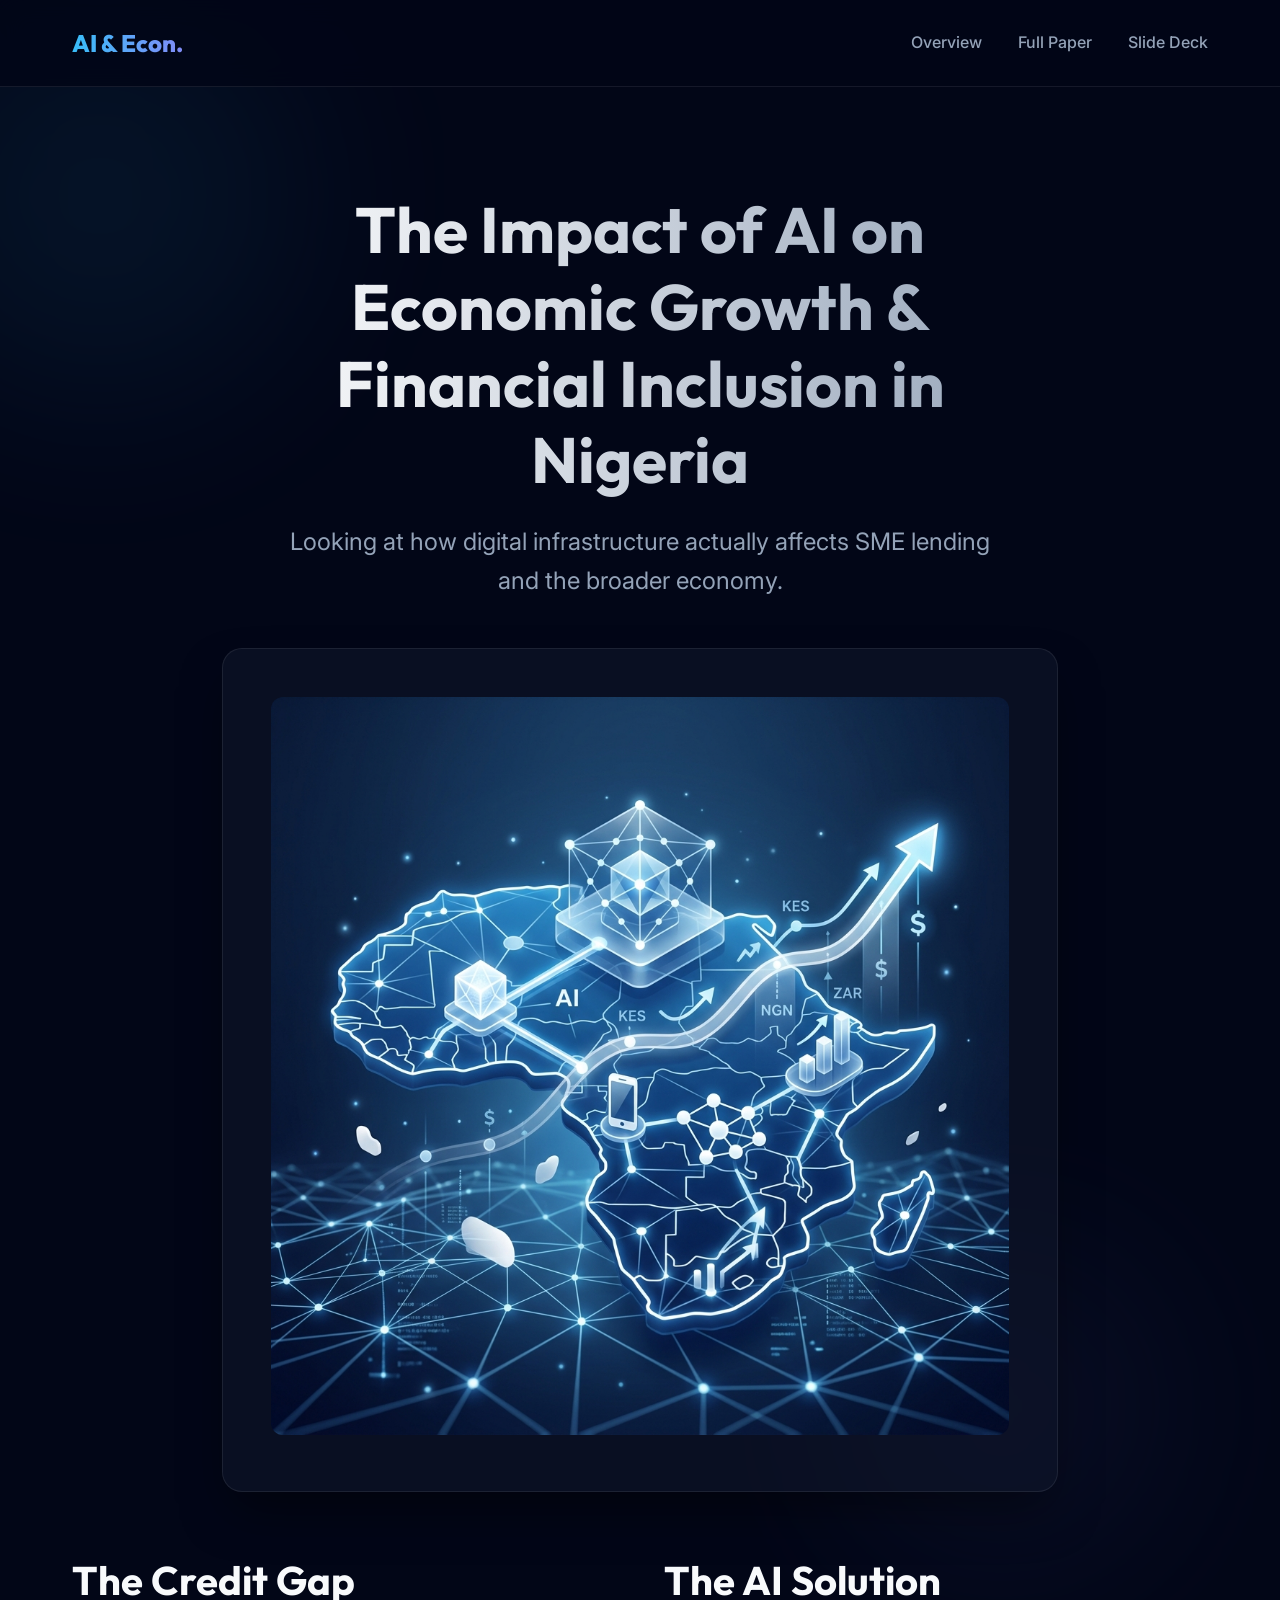
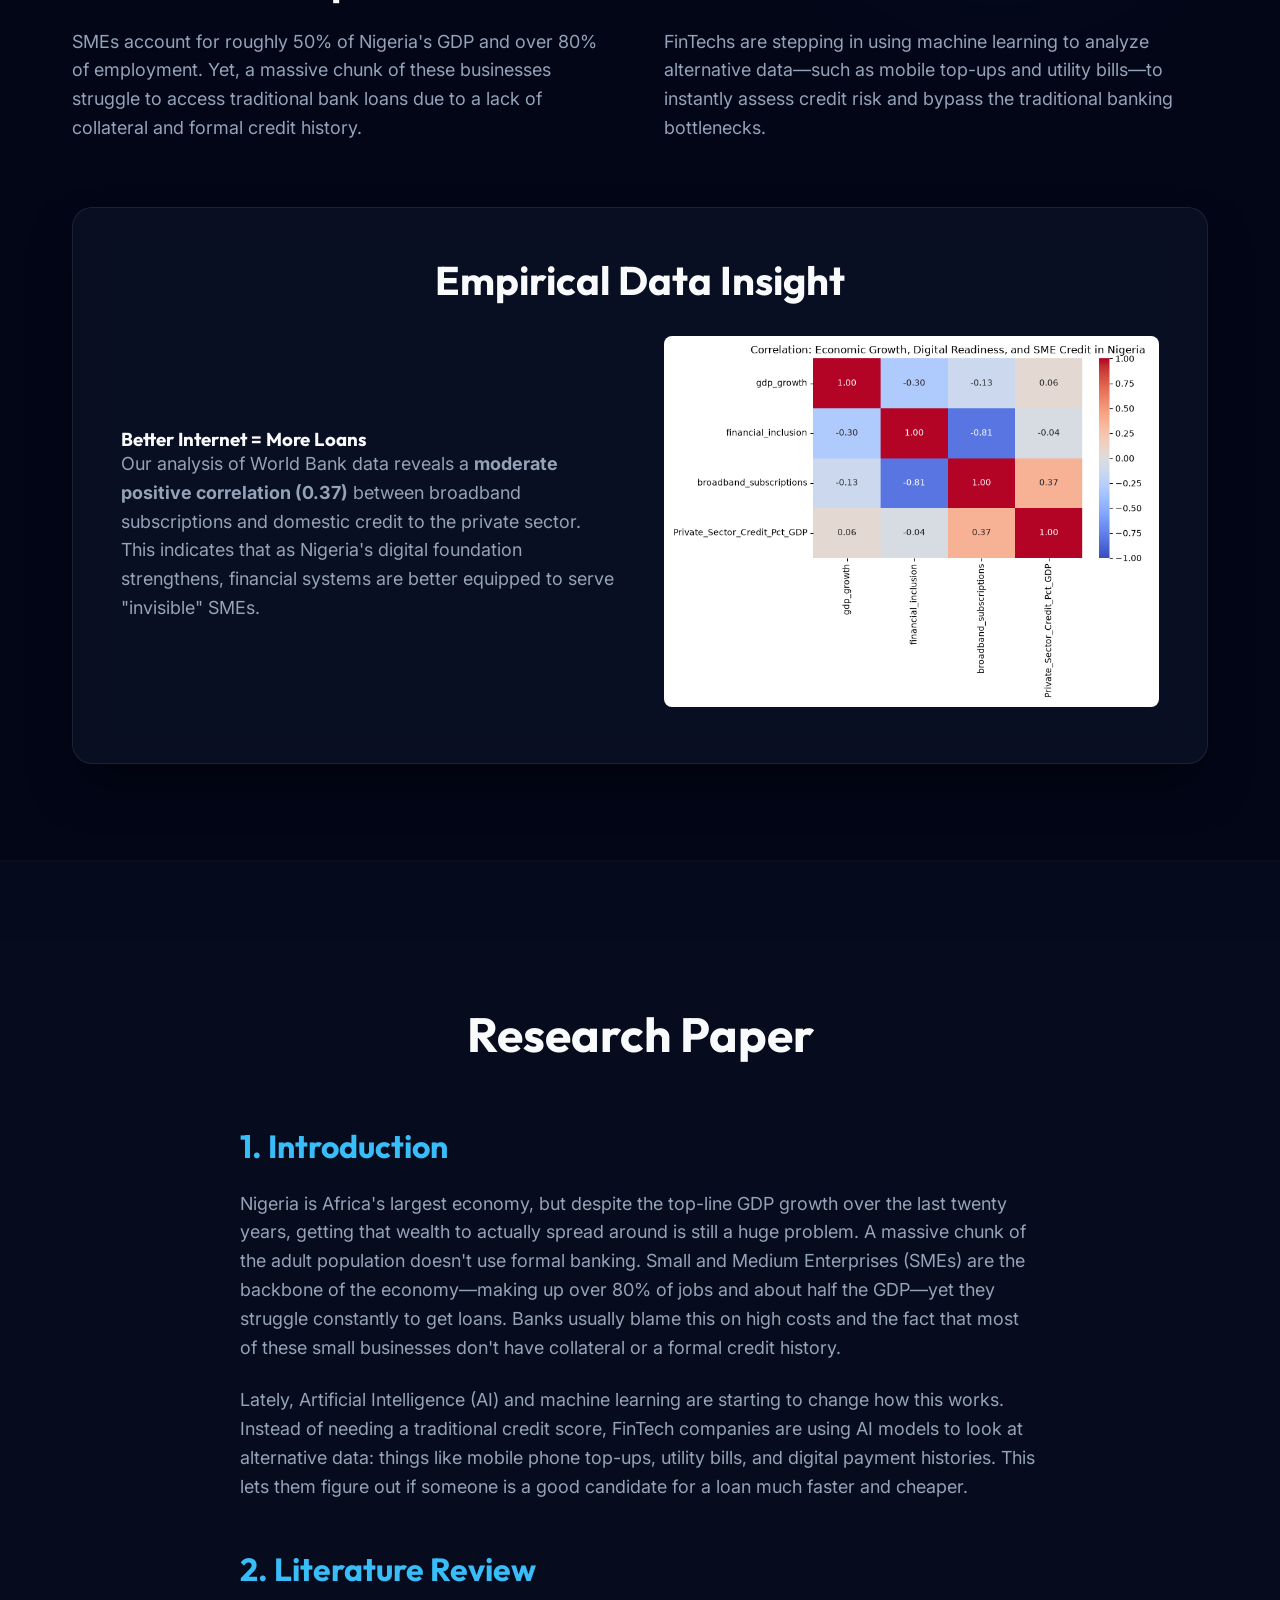
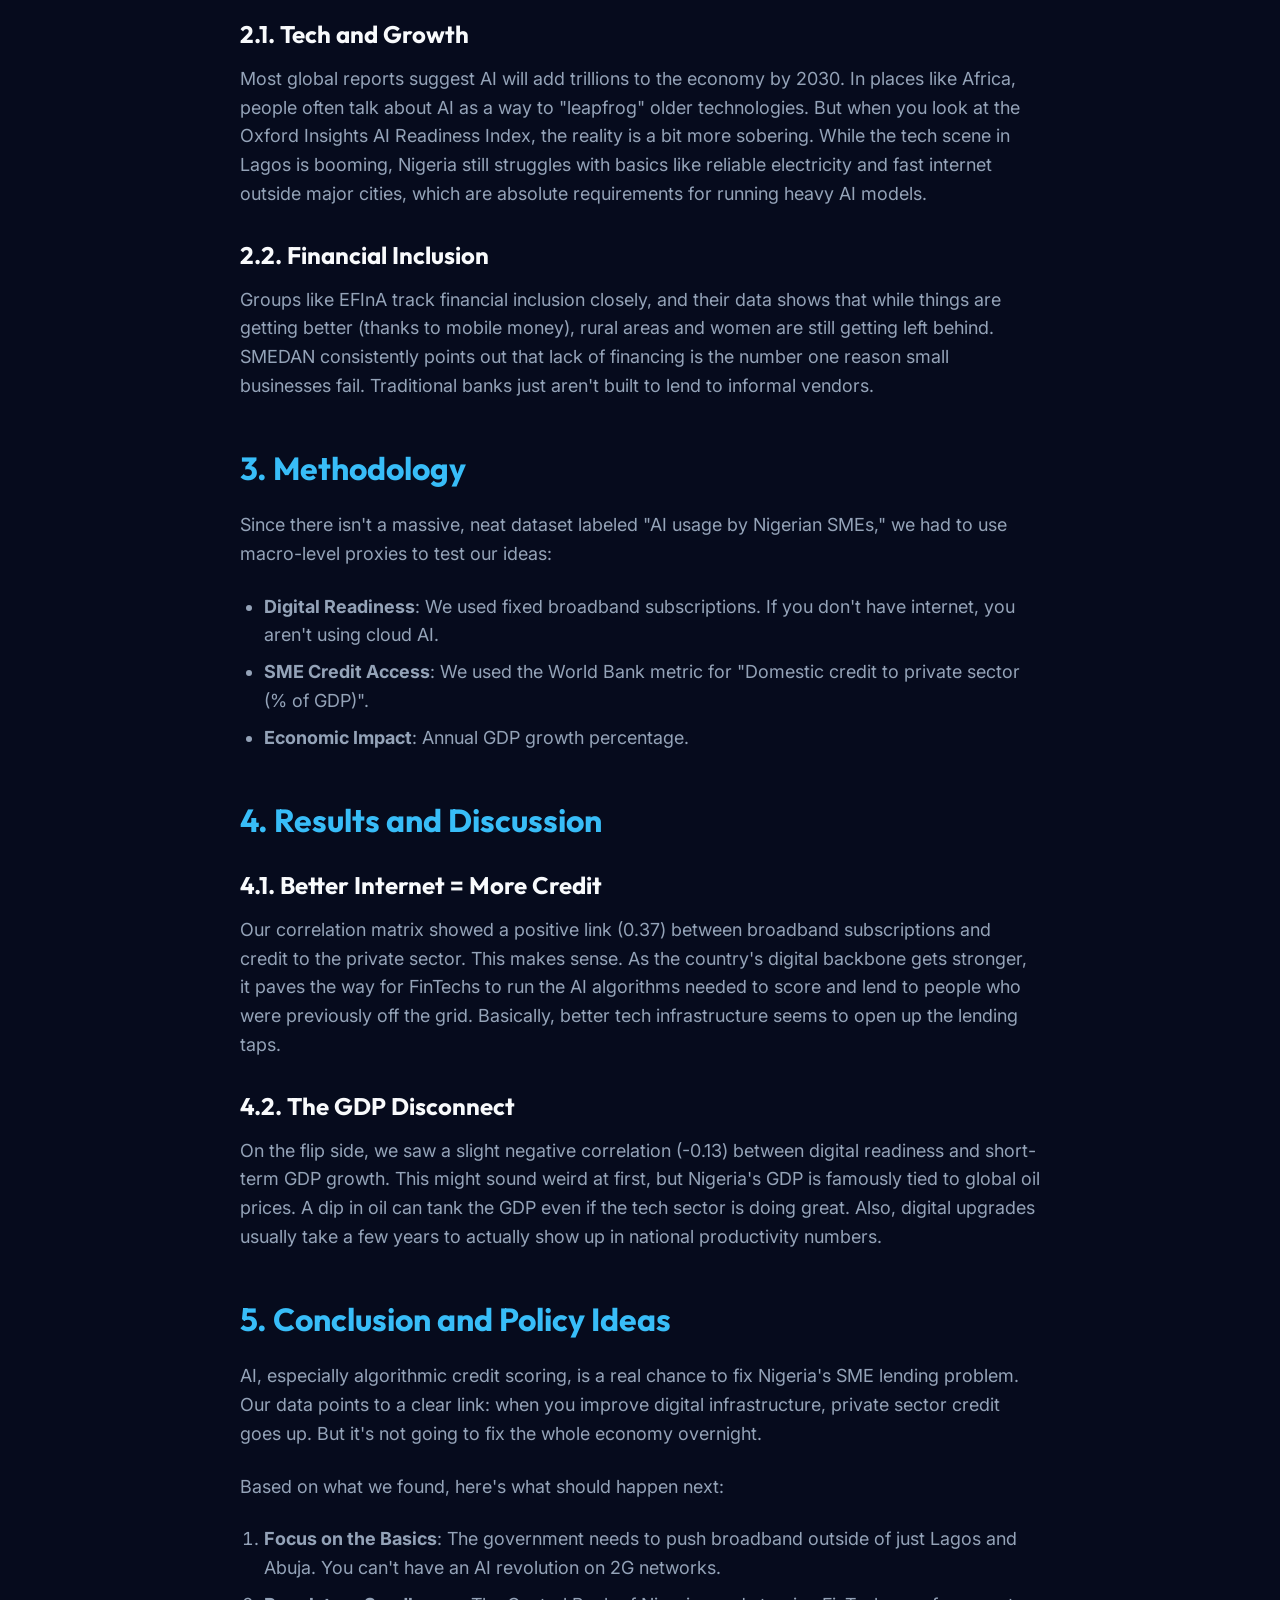
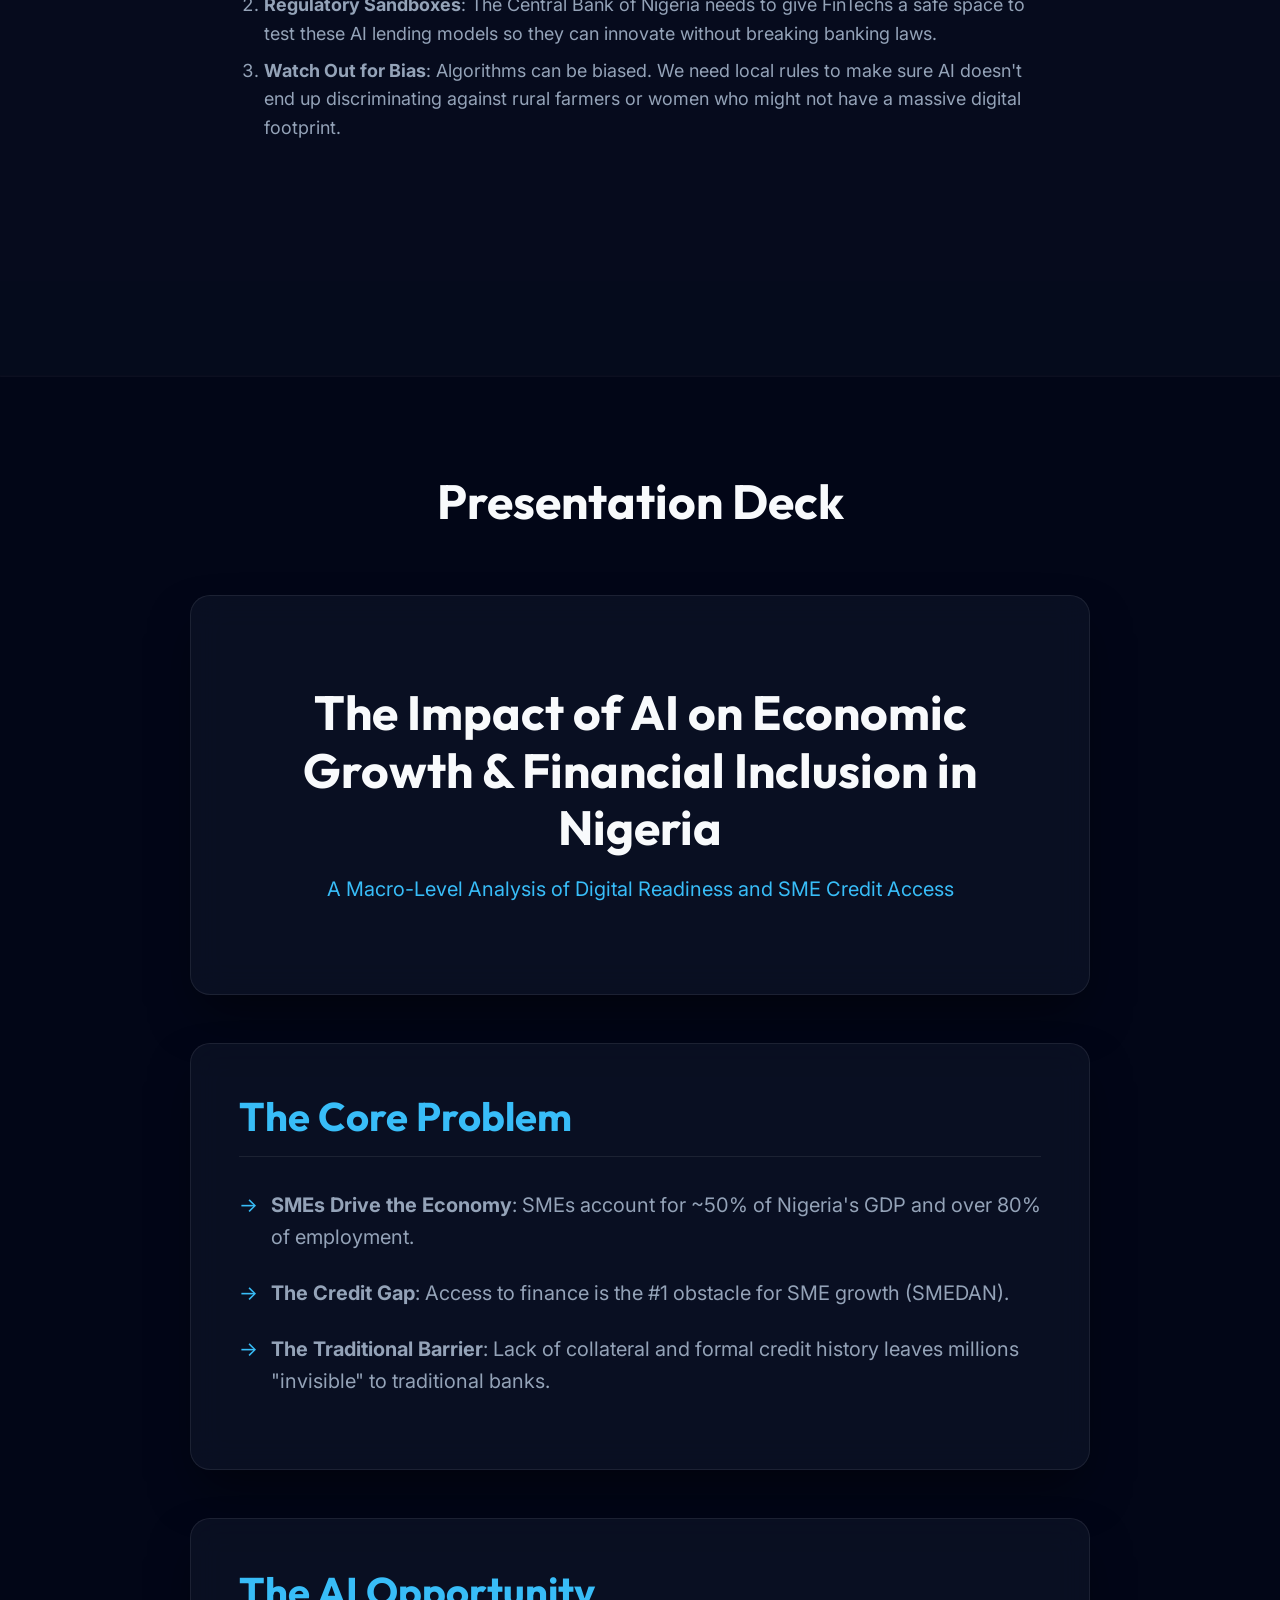
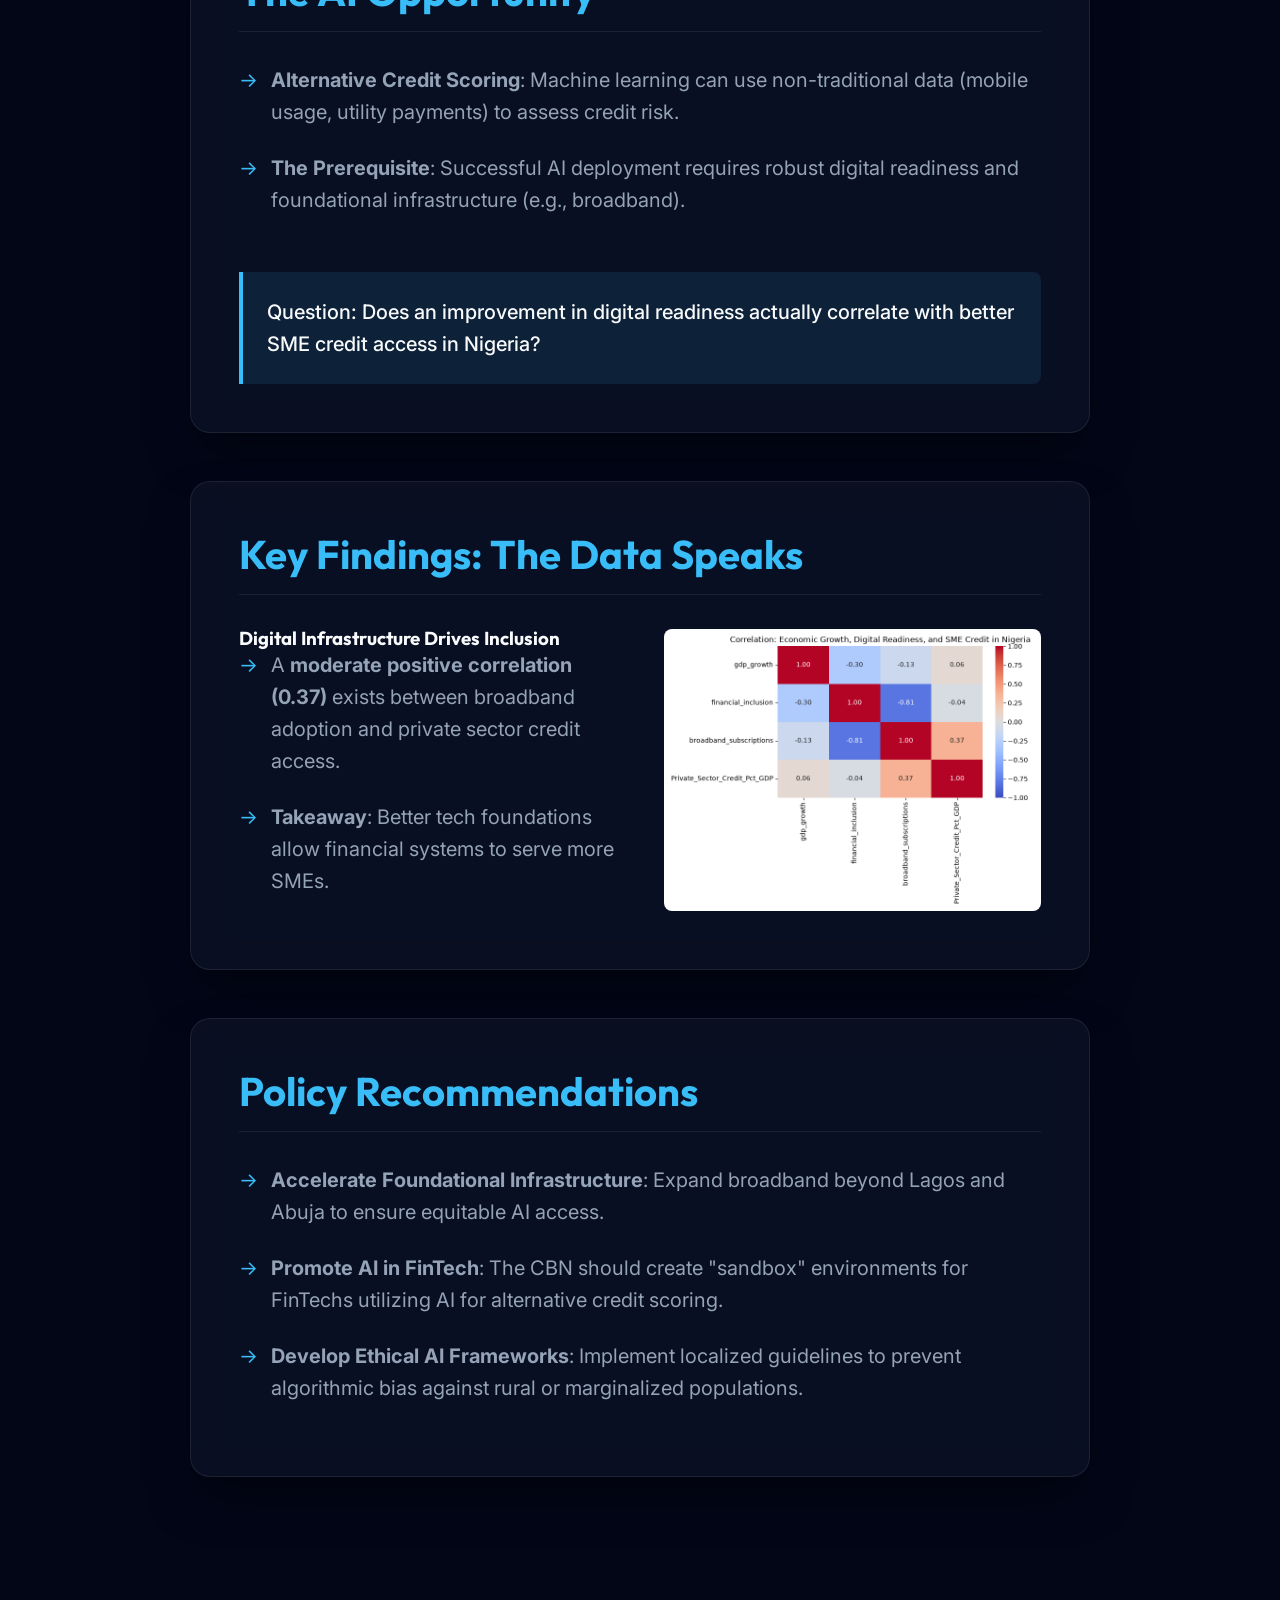
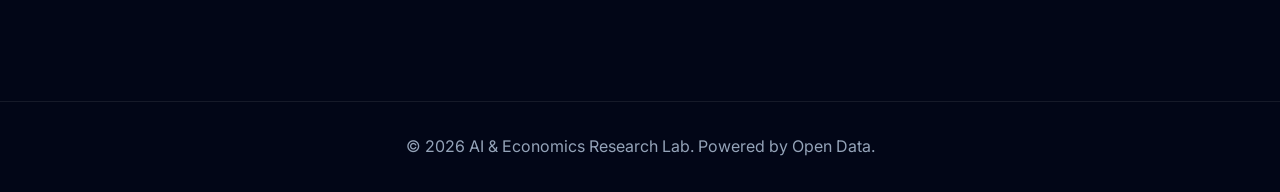
==== commit 2e8e70ba: "Simplify to a single vertical scrolling page" ====
--- a/docs/index.html
+++ b/docs/index.html
@@ -8,39 +8,34 @@
     <link rel="preconnect" href="https://fonts.googleapis.com">
     <link rel="preconnect" href="https://fonts.gstatic.com" crossorigin>
     <link href="https://fonts.googleapis.com/css2?family=Outfit:wght@300;400;600;800&family=Inter:wght@400;500;700&display=swap" rel="stylesheet">
-    <link rel="stylesheet" href="style.css">
+    <link rel="stylesheet" href="style.css?v=3">
 </head>
 <body>
 
     <!-- Navigation -->
     <nav class="navbar">
         <div class="nav-container">
-            <div class="logo" onclick="switchView('home')">AI & Econ.</div>
+            <div class="logo">AI & Econ.</div>
             <div class="nav-links">
-                <a href="#" onclick="switchView('home')">Overview</a>
-                <a href="#" onclick="switchView('paper')">Full Paper</a>
-                <a href="#" onclick="switchView('slides')">Slide Deck</a>
+                <a href="#overview">Overview</a>
+                <a href="#paper">Full Paper</a>
+                <a href="#slides">Slide Deck</a>
             </div>
         </div>
     </nav>
 
-    <!-- VIEWS CONTAINER -->
-    <main id="app-container">
+    <main id="app-container" style="padding-top: 6rem;">
 
         <!-- ==================== HOME VIEW ==================== -->
-        <div id="home-view" class="view active">
+        <div id="overview">
             <header class="hero">
                 <div class="glow-orb orb-1"></div>
                 <div class="glow-orb orb-2"></div>
                 <div class="container hero-content">
                     <h1 class="fade-up">The Impact of AI on Economic Growth & Financial Inclusion in Nigeria</h1>
                     <p class="subtitle fade-up delay-1">Looking at how digital infrastructure actually affects SME lending and the broader economy.</p>
-                    <div class="hero-actions fade-up delay-2">
-                        <button class="btn btn-primary" onclick="switchView('paper')">Read the Full Paper</button>
-                        <button class="btn btn-secondary" onclick="switchView('slides')">View the Slide Deck</button>
-                    </div>
                     
-                    <div class="hero-image-wrapper fade-up delay-3">
+                    <div class="hero-image-wrapper fade-up delay-2">
                         <div class="glass-panel">
                             <img src="assets/ai_economics_hero.png" alt="Abstract AI and Economics Visualization">
                         </div>
@@ -48,7 +43,7 @@
                 </div>
             </header>
 
-            <section class="overview">
+            <section class="overview" style="margin-bottom: 6rem;">
                 <div class="container">
                     <div class="grid-2">
                         <div class="fade-in scroll-element">
@@ -78,15 +73,14 @@
             </section>
         </div>
 
+        <hr style="border-color: var(--glass-border); opacity: 0.5; margin: 0;">
+
         <!-- ==================== PAPER VIEW ==================== -->
-        <div id="paper-view" class="view">
+        <div id="paper" style="padding: 6rem 0; background: rgba(15, 23, 42, 0.3);">
             <div class="container">
-                <div class="document-container fade-up">
-                    <button class="back-link" onclick="switchView('home')">&larr; Back to Overview</button>
-                    
-                    <h1 class="doc-title">AI and Economic Growth in Nigeria: An Empirical Look at SME Credit</h1>
-
-                    <h2>1. Introduction</h2>
+                <div class="document-container scroll-element">
+                    <h1 class="doc-title text-center" style="margin-bottom: 4rem;">Research Paper</h1>
+                    <h2 style="margin-top: 0;">1. Introduction</h2>
                     <p>Nigeria is Africa's largest economy, but despite the top-line GDP growth over the last twenty years, getting that wealth to actually spread around is still a huge problem. A massive chunk of the adult population doesn't use formal banking. Small and Medium Enterprises (SMEs) are the backbone of the economy—making up over 80% of jobs and about half the GDP—yet they struggle constantly to get loans. Banks usually blame this on high costs and the fact that most of these small businesses don't have collateral or a formal credit history.</p>
                     <p>Lately, Artificial Intelligence (AI) and machine learning are starting to change how this works. Instead of needing a traditional credit score, FinTech companies are using AI models to look at alternative data: things like mobile phone top-ups, utility bills, and digital payment histories. This lets them figure out if someone is a good candidate for a loan much faster and cheaper.</p>
                     
@@ -124,20 +118,21 @@
             </div>
         </div>
 
+        <hr style="border-color: var(--glass-border); opacity: 0.5; margin: 0;">
+
         <!-- ==================== SLIDES VIEW ==================== -->
-        <div id="slides-view" class="view">
+        <div id="slides" style="padding: 6rem 0;">
             <div class="container">
-                <button class="back-link" onclick="switchView('home')" style="margin-top: 2rem;">&larr; Back to Overview</button>
-                
+                <h1 class="doc-title text-center scroll-element" style="margin-bottom: 4rem;">Presentation Deck</h1>
                 <div class="slide-container">
                     <!-- Slide 1 -->
-                    <div class="slide glass-panel fade-up">
+                    <div class="slide glass-panel scroll-element">
                         <h1 class="text-center doc-title" style="margin-bottom: 1rem;">The Impact of AI on Economic Growth & Financial Inclusion in Nigeria</h1>
                         <p class="text-center" style="font-size: 1.25rem; color: var(--accent-color);">A Macro-Level Analysis of Digital Readiness and SME Credit Access</p>
                     </div>
 
                     <!-- Slide 2 -->
-                    <div class="slide glass-panel fade-up delay-1">
+                    <div class="slide glass-panel scroll-element">
                         <h2 class="slide-title">The Core Problem</h2>
                         <ul class="slide-list">
                             <li><strong>SMEs Drive the Economy</strong>: SMEs account for ~50% of Nigeria's GDP and over 80% of employment.</li>
@@ -147,7 +142,7 @@
                     </div>
 
                     <!-- Slide 3 -->
-                    <div class="slide glass-panel fade-up">
+                    <div class="slide glass-panel scroll-element">
                         <h2 class="slide-title">The AI Opportunity</h2>
                         <ul class="slide-list">
                             <li><strong>Alternative Credit Scoring</strong>: Machine learning can use non-traditional data (mobile usage, utility payments) to assess credit risk.</li>
@@ -159,7 +154,7 @@
                     </div>
 
                     <!-- Slide 4 -->
-                    <div class="slide glass-panel fade-up">
+                    <div class="slide glass-panel scroll-element">
                         <h2 class="slide-title">Key Findings: The Data Speaks</h2>
                         <div class="grid-2" style="align-items: center;">
                             <div>
@@ -176,7 +171,7 @@
                     </div>
 
                     <!-- Slide 5 -->
-                    <div class="slide glass-panel fade-up">
+                    <div class="slide glass-panel scroll-element">
                         <h2 class="slide-title">Policy Recommendations</h2>
                         <ol class="slide-list">
                             <li><strong>Accelerate Foundational Infrastructure</strong>: Expand broadband beyond Lagos and Abuja to ensure equitable AI access.</li>
@@ -196,6 +191,6 @@
         </div>
     </footer>
 
-    <script src="script.js"></script>
+    <script src="script.js?v=3"></script>
 </body>
 </html>
